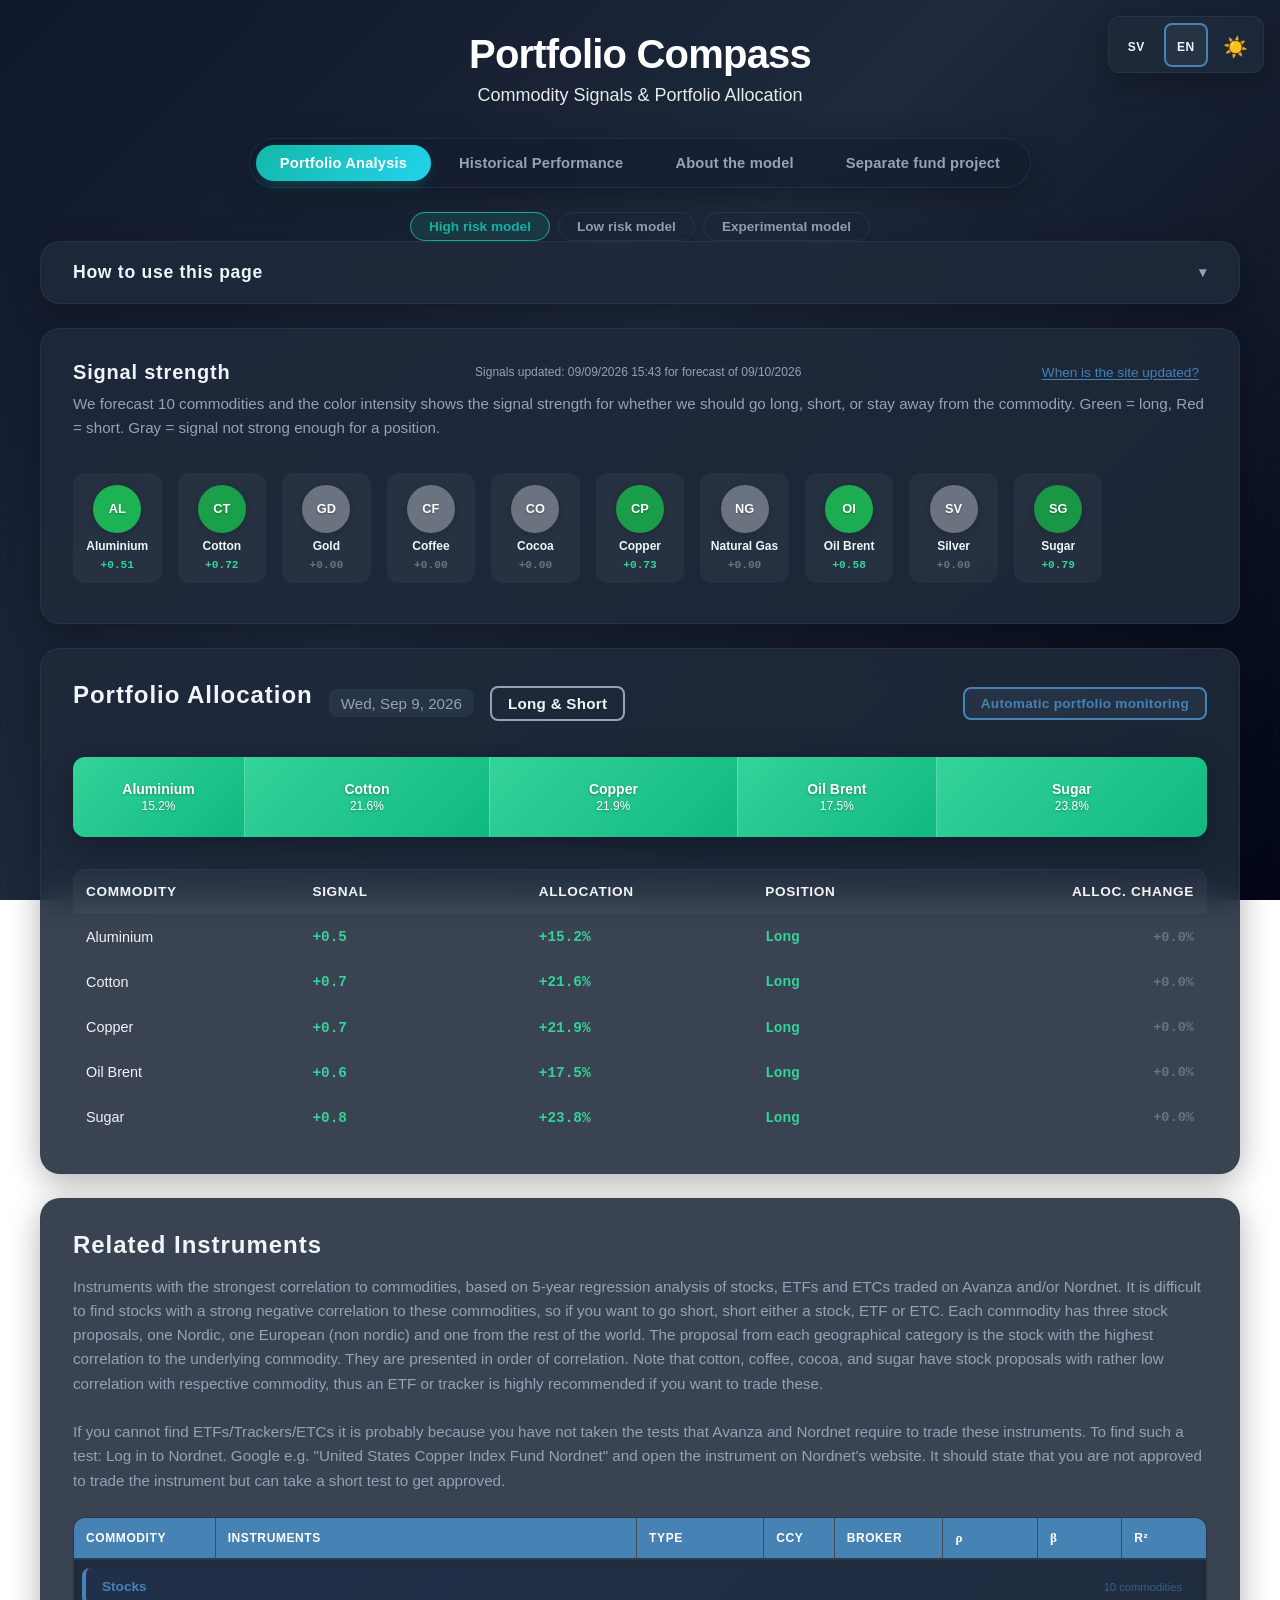
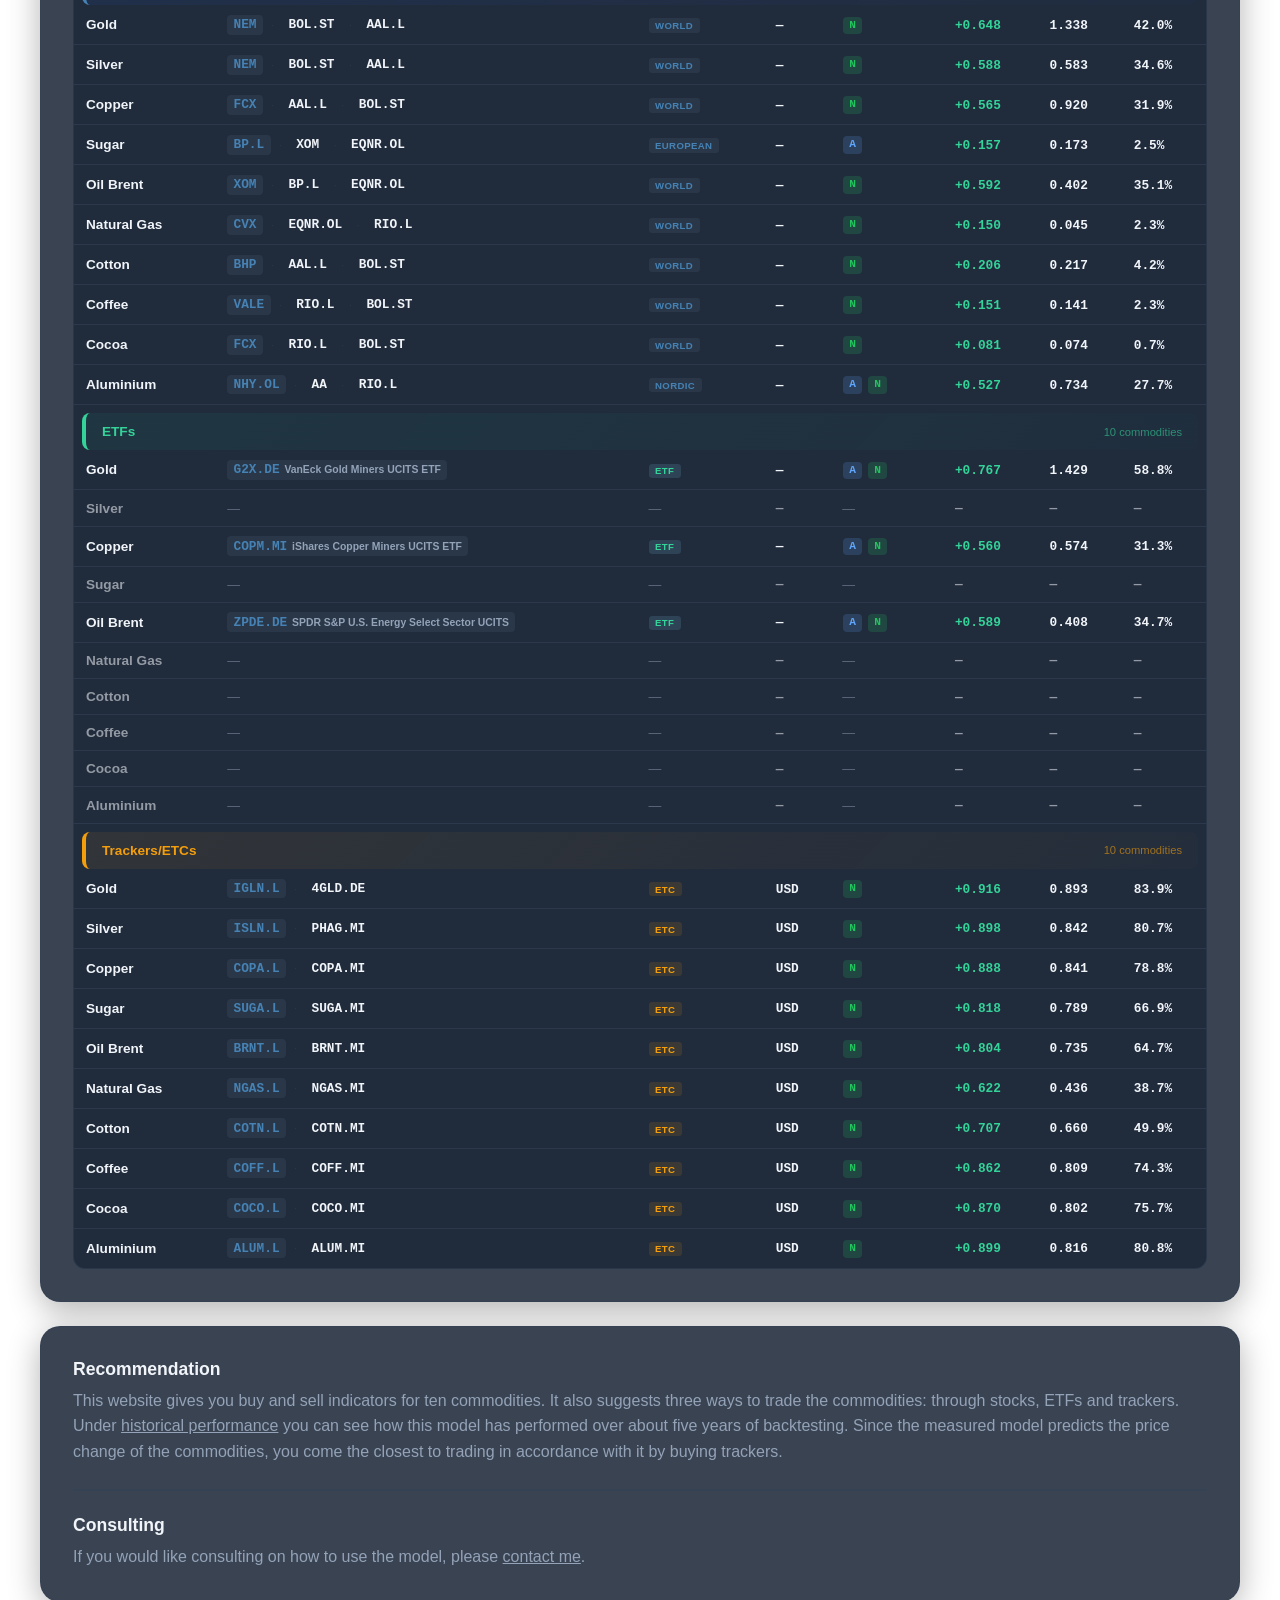
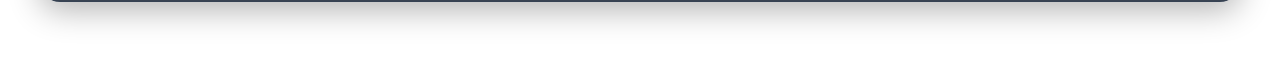
==== index.html @ 33948054 "Sync data 2026-09-09" ====
<!DOCTYPE html>
<html lang="en">
<head>
    <meta charset="UTF-8">
    <meta name="viewport" content="width=device-width, initial-scale=1.0">
    <meta http-equiv="Cache-Control" content="no-cache, no-store, must-revalidate">
    <meta http-equiv="Pragma" content="no-cache">
    <meta http-equiv="Expires" content="0">
    <title>Portfolio Compass — Commodity Signals & Portfolio Allocation</title>
    <meta name="description" content="Daily machine-learning trading signals for ten commodities, with portfolio allocation, tradable instruments and five years of verified performance.">
    <meta property="og:type" content="website">
    <meta property="og:url" content="https://kompassen.dev/">
    <link rel="canonical" href="https://kompassen.dev/">
    <meta property="og:title" content="Portfolio Compass — Commodity Signals & Portfolio Allocation">
    <meta property="og:description" content="Daily machine-learning trading signals for ten commodities, with portfolio allocation, tradable instruments and five years of verified performance.">
    <link rel="icon" href="data:image/svg+xml,%3Csvg xmlns='http://www.w3.org/2000/svg' viewBox='0 0 100 100'%3E%3Ctext y='.9em' font-size='90'%3E%F0%9F%A7%AD%3C/text%3E%3C/svg%3E">
    <link rel="stylesheet" href="styles.css?v=22">
</head>
<body>
    <div class="lang-switcher" role="group" aria-label="Language">
        <button type="button" class="lang-btn" data-lang="sv" title="Svenska" aria-label="Svenska">SV</button>
        <button type="button" class="lang-btn active" data-lang="en" title="English" aria-label="English">EN</button>
        <button type="button" class="theme-toggle" id="themeToggle" title="Toggle dark mode" aria-label="Toggle dark mode">🌙</button>
    </div>

    <div class="container">
        <div class="sticky-header">
            <header>
                <h1 data-i18n="title">📊 Portfolio Signal Analyzer</h1>
                <p class="subtitle" data-i18n="subtitle">Commodity Market Sentiment & Portfolio Allocation</p>
            </header>

            <!-- Tab Navigation -->
            <nav class="tab-nav">
                <button class="tab-btn active" data-tab="portfolio" data-i18n="tabPortfolio">Portfolio Analysis</button>
                <button class="tab-btn" data-tab="history" data-i18n="tabHistory">Historical Performance</button>
                <button class="tab-btn" data-tab="personal" data-i18n="tabPersonal">About me</button>
                <button class="tab-btn" data-tab="funds" data-i18n="tabFunds">Separate fund project</button>
            </nav>
            <div id="riskModelBar" class="risk-model-bar" style="display:flex;gap:8px;margin-top:6px;justify-content:center"></div>
        </div>

        <main>
            <!-- Portfolio Tab -->
            <div id="portfolioTab" class="tab-content active">
            <!-- How to use -->
            <section class="card howto-card">
                <h2 data-i18n="howtoTitle">How to use this page</h2>
                <ol class="howto-steps">
                    <li><span class="howto-num">1</span><span data-i18n-html="howtoStep1">Check today's <strong>signals</strong> below — green means long, red means short, gray means stay out.</span></li>
                    <li><span class="howto-num">2</span><span data-i18n-html="howtoStep2">Look at the <strong>portfolio allocation</strong> to see how much weight the model gives each commodity.</span></li>
                    <li><span class="howto-num">3</span><span data-i18n-html="howtoStep3">Pick an instrument under <strong>Related Instruments</strong> — trackers follow the commodity price most closely.</span></li>
                    <li><span class="howto-num">4</span><span data-i18n-html="howtoStep4">You don't need to adjust your position from day to day just because the allocation changes marginally — it's enough to change your position when a commodity goes from green to red/gray, or from red to green/gray. <a href="/portfolio-management/">Click here</a> if you want automatic monitoring of your portfolio and an email when you need to open or close a position.</span></li>
                </ol>
            </section>
            <!-- Signal Strength Section -->
            <section class="card" id="signalStrengthCard">
                <div class="signal-strength-header">
                    <h2 id="signalStrengthHeading">📊 Signal Strength</h2>
                    <button type="button" id="siteUpdateBtn" class="btn-info-link" title="When is the site updated?" data-i18n="siteUpdatedBtn">When is the site updated?</button>
                </div>
                <p class="info" id="signalStrengthInfo">Color intensity shows signal strength. Green = long, Red = short.</p>
                <div id="signalDots" class="signal-dots-grid">
                    <div class="skeleton skeleton-bar" style="height:80px"></div>
                </div>
            </section>

            <!-- Portfolio Allocation Section -->
            <section class="card">
                <div class="allocation-header">
                    <h2 data-i18n="allocationTitle">Portfolio Allocation</h2>
                    <span id="allocationDate" class="allocation-date"></span>
                    <button class="alloc-mode-toggle" id="allocModeToggle" type="button">
                        <span class="toggle-text" id="allocModeText" data-i18n="allocModeLongShort">Long & Short</span>
                    </button>
                    <div class="monitor-link-wrap">
                        <a class="monitor-link" href="/portfolio-management/" data-i18n="monitorBtn">Automatic portfolio monitoring</a>
                    </div>
                </div>
                <!-- Current day allocation -->
                <div id="currentDayChart" class="chart-container">
                    <div id="skeletonChart" class="skeleton skeleton-bar"></div>
                </div>
                <div id="currentDayTable" class="table-container">
                    <div id="skeletonTable" class="skeleton skeleton-table"></div>
                </div>

                <!-- Historical allocations (hidden by default) -->
                <div id="historyAllocations" class="history-allocations hidden">
                    <h3 data-i18n="historyAllocTitle">Previous Days</h3>
                    <div id="historyCharts" class="history-charts"></div>
                </div>
            </section>

            <!-- Related Instruments Section -->
            <section class="card">
                <h2 data-i18n="relatedTitle">📈 Related Instruments</h2>
                <p class="info" data-i18n="relatedInfo">Instruments with the strongest correlations to commodities, based on 5-year regression analysis of stocks, CETFs and CETCs traded on Avanza and/or Nordnet. It is hard to find stocks with a strong negative correlation to any of these commodities, therefore, if you want to go short, either short a stock or preferably a tracker. All instruments presented here can be traded on either Avanza or Nordnet.</p>
                <p class="info" data-i18n="trackersHelp"></p>
                
                <div id="unifiedInstrumentsContainer" class="unified-instruments-container">
                    <div class="skeleton skeleton-table" style="height:300px"></div>
                </div>
            </section>

            <!-- Explanation Section -->
            <section class="card explanation">
                <div class="advice-section">
                    <h4 data-i18n="aboutHeading">About</h4>
                    <p data-i18n-html="aboutModelDesc">This website gives you buy and sell indicators for ten commodities. It also suggests three ways to trade the commodities: stocks, ETFs and trackers. Under <a href="javascript:void(0)" onclick="activateTab('history');window.scrollTo(0,0)">historical performance</a> you can see how this model has performed over about five years of backtesting. The test shows a return of about 60% per year over the last five years, fees included.</p>
                </div>
                <div class="advice-section">
                    <h4 data-i18n="adviceTitle">Rådgivning</h4>
                    <p data-i18n-html="adviceText">Om du önskar rådgivning om hur modellen bör användas, så <a href="javascript:void(0)" class="advice-link" onclick="activateTab('personal');window.scrollTo(0,0)">ta kontakt med mig</a>.</p>
                </div>
            </section>
            </div>
            <!-- End Portfolio Tab -->

            <!-- Historical Performance Tab -->
            <div id="historyTab" class="tab-content">
                <section class="card">
                    <h2 data-i18n="historyTitle">📊 Historical Performance</h2>

                    <div class="history-stats">
                        <h3 data-i18n="perfSummary">Performance Summary</h3>
                        <div id="performanceStats" class="stats-grid"></div>
                    </div>

                    <div class="history-stats">
                        <h3 data-i18n="experimentalSummary">Experimentell modell</h3>
                        <p class="info" data-i18n-html="experimentalWarning">Den experimentella modellen ger högst avkastning i backtesting, men det finns en betydande risk för att den har överanpassats och den rekommenderas således inte än.</p>
                        <div id="experimentalStats" class="stats-grid"></div>
                    </div>

                    <div class="history-stats">
                        <h3 data-i18n="perfChart">Portfolio Performance Chart</h3>
                        <div class="chart-card">
                            <canvas id="performanceChart" class="performance-canvas"></canvas>
                            <button id="toggleExperimentalBtn" class="btn btn-sm btn-outline" style="margin-top:8px;margin-left:8px" data-i18n="includeExperimental">Inkludera Experimentell modell</button>
                        </div>
                    </div>

                    <div class="history-stats">
                        <h3 data-i18n="modelPerf">Models</h3>
                        <div id="modelPerformance" class="model-performance-grid">
                            <div class="skeleton skeleton-card"></div>
                            <div class="skeleton skeleton-card"></div>
                        </div>
                    </div>

                    <div class="history-daily-section">
                        <h3 data-i18n="dailyForecastTitle">Prognos och resultat på dagsnivå</h3>
                        <p class="info" data-i18n-html="historyInfo">Träffsäkerhet över tid. Första siffran för en given dag och råvara är prognosen, den uppdateras under natten före handelsdagen. Den andra siffran, strax där under, är det faktiska utfallet och uppdateras vid handelsdagens slut.<br>Grönt = prognosen gick i rätt riktning.<br>Rött = prognosen gick i fel riktning.<br>Blått = signalen var inte tillräckligt stark för en position.</p>

                        <div class="history-table-container">
                            <table id="historyTable" class="history-matrix">
                                <thead>
                                    <tr>
                                        <th class="date-column" data-i18n="thDate">Date</th>
                                    </tr>
                                </thead>
                                <tbody id="historyTableBody">
                                </tbody>
                            </table>
                        </div>
                    </div>
                </section>
                <section class="card">
                    <div class="explanation-grid">
                        <div class="explanation-item">
                            <h4 data-i18n="modelValidityTitle">Modellvalidering</h4>
                            <p data-i18n="modelValidityText">Modellen har tränats på historisk data och resultaten som presenteras är dess förmåga att prognostisera råvarupriserna de senaste fem åren. Inget dataläckage har skett, dvs modellen har tränats och valts utan någon titt på testdatan. Således är det mycket möjligt att dess årliga avkastning kommer att fortsätta även i framtiden.</p>
                        </div>
                    </div>
                    <div class="advice-section">
                        <h4 data-i18n="verifiedTitle">Verifiable forecasts</h4>
                        <p data-i18n-html="verifiedText">Every forecast is published daily to <a href="https://github.com/JP-matstat/kompassen/tree/main/predictions" target="_blank" rel="noopener">a public GitHub repository</a>. Each file is timestamped by GitHub when the forecast is uploaded, i.e. the day before the trading day, so you can verify that the forecasts were made in advance and have not been edited afterwards.</p>
                    </div>
                    <div class="advice-section">
                        <h4 data-i18n="courtageTitle">Courtage</h4>
                        <p data-i18n="courtageText">I beräkningarna har jag inkluderat courtage på 0,15% per köp/sälj, dvs 0,3% totalt per position. Detta motsvarar ett typiskt courtage på Avanza och Nordnet. Du kan få betydligt lägre courtage hos internationella mäklare, och dessutom tillgå fler instrument som följer råvarupriser, men skattereglerna blir då komplicerade jämfört med ISK eller KF.</p>
                    </div>
                </section>
            </div>
            <!-- End Historical Performance Tab -->

            
            <!-- About the model Tab -->
            <style>
#personalTab.about-themed {
    --bg-page: transparent;
    --bg-dark: #ffffff;
    --bg-card: #f1f5f9;
    --bg-card-hover: #e8eef5;
    --text: #0f172a;
    --muted: #5b6b83;
    --accent: #0d9488;
    --accent-dim: #0891b2;
    --card-glow: 0 1px 2px rgb(15 23 42 / 0.04), 0 10px 30px -12px rgb(15 23 42 / 0.12);
    --divider: rgb(15 23 42 / 0.08);
    background: var(--bg-page);
    color: var(--text);
    padding: 1.5rem;
    border-radius: 4px;
    min-height: calc(100vh - 8rem);
}
#personalTab.about-themed .about-model {
    max-width: 880px;
    margin: 0 auto;
    background: var(--bg-dark);
    border: 1px solid var(--divider);
    box-shadow: var(--card-glow);
    border-radius: 4px;
    padding: 2.5rem 2rem;
}
#personalTab.about-themed h2 {
    color: var(--accent);
    font-size: 1.6rem;
    margin-bottom: 1rem;
}
#personalTab.about-themed p {
    color: var(--text);
    line-height: 1.6;
    margin: 0.5rem 0;
}
#personalTab.about-themed a {
    color: var(--accent);
    text-decoration: none;
}
#personalTab.about-themed a:hover {
    text-decoration: underline;
}
#personalTab.about-themed .about-model-links {
    color: var(--muted);
    margin-top: 1.5rem;
    border-top: 1px solid var(--divider);
    padding-top: 1.5rem;
}
            </style>
            <div id="personalTab" class="tab-content about-themed">
                <div class="about-model">
                    <h2 data-i18n="personalModelHeading">About the model</h2>
                    <p data-i18n="personalModelDesc">This model uses machine learning and statistical analysis to generate trading signals for ten commodities. The model evaluates multiple data sources and combines them into a single signal for each commodity.</p>
                    <div class="about-model-links">
                        <p><a href="cv/index.html" data-i18n="personalCvLink">The man behind the model.</a></p>
                        <p data-i18n-html="personalCta">Do you want to run the model as a trading robot? <a href="mailto:jpmatstat@gmail.com">Then send me an email!</a></p>
                    </div>
                </div>
            </div>
            <!-- End About the model Tab -->

            <!-- Separate fund project Tab -->
            <div id="fundsTab" class="tab-content">
                <section class="card">
                    <div class="allocation-header">
                        <h2 data-i18n="fundTabTitle">📊 Separate fund project</h2>
                        <span id="fundUpdatedDate" class="allocation-date"></span>
                    </div>
                    <p class="info" data-i18n="fundTabInfo">The 10 funds with the highest 1-year return in Nordnet's ordinary fund offering.</p>
                    <div id="fundTop10Container" class="table-container">
                        <div class="skeleton skeleton-table"></div>
                    </div>
                    <p class="info" data-i18n="fundDisclaimer">Momentum snapshot, not a recommendation. Returns change daily.</p>
                </section>
            </div>
            <!-- End Separate fund project Tab -->
        </main>
    </div>

    <div id="toastContainer" class="toast-container" aria-live="polite" aria-atomic="true"></div>

    <div id="modalOverlay" class="modal-overlay hidden" role="dialog" aria-modal="true">
        <div class="modal-content">
            <button type="button" class="modal-close" id="modalCloseBtn" aria-label="Close">&times;</button>
            <h3 id="modalTitle"></h3>
            <div id="modalBody"></div>
            <div class="modal-actions">
                <button type="button" class="btn-secondary" id="modalCancelBtn" data-i18n="modalCancel">Cancel</button>
                <button type="button" class="btn-primary" id="modalConfirmBtn" data-i18n="modalConfirm">Confirm</button>
            </div>
        </div>
    </div>

    <script src="i18n.js?v=24"></script>
    <script src="app.js?v=21"></script>

<!-- Forecast Date Explanation Modal -->
<div id="siteUpdateModal" class="modal-overlay hidden">
    <div class="modal-content site-update-modal">
        <button class="modal-close" onclick="closeSiteUpdateModal()">&times;</button>
        <h3 data-i18n="siteUpdatedTitle">When is the site updated?</h3>
        
        <p data-i18n="siteUpdatedDesc">The website is updated around 17:40 every weekday, and those who use automatic portfolio monitoring will receive an email at the same time.</p>

    </div>
</div>

</body>
</html>
---- styles.css ----
* {
    margin: 0;
    padding: 0;
    box-sizing: border-box;
}

:root {
    --primary-color: #0d9488;
    --primary-hover: #0f766e;
    --primary-light: rgba(13, 148, 136, 0.10);
    --success-color: #10b981;
    --success-bg: rgba(16, 185, 129, 0.1);
    --danger-color: #ef4444;
    --danger-bg: rgba(239, 68, 68, 0.1);
    --neutral-color: #6b7280;
    --neutral-bg: rgba(107, 114, 128, 0.1);
    --pending-color: #6B7280;
    --warning-color: #f59e0b;
    --warning-bg: rgba(245, 158, 11, 0.12);

    --bg-gradient-start: #2dd4bf;
    --bg-gradient-mid: #0d9488;
    --bg-gradient-end: #0891b2;
    --bg-solid: #f4f6fa;
    --card-bg: #ffffff;
    --card-border: rgba(15, 23, 42, 0.07);
    --card-shadow: 0 1px 2px rgba(15, 23, 42, 0.04), 0 10px 30px -12px rgba(15, 23, 42, 0.12);
    --card-shadow-hover: 0 2px 4px rgba(15, 23, 42, 0.05), 0 18px 40px -14px rgba(15, 23, 42, 0.18);

    --text-primary: #0f172a;
    --text-secondary: #5b6b83;
    --text-on-primary: #0f172a;
    --border-color: rgba(15, 23, 42, 0.08);

    --nav-bg: rgba(255, 255, 255, 0.72);
    --nav-btn-hover: rgba(13, 148, 136, 0.08);
    --tab-btn-active-bg: transparent;

    --accent-color: #0d9488;
    --accent-light: rgba(13, 148, 136, 0.10);
    --accent-grad: linear-gradient(135deg, #0d9488 0%, #0891b2 100%);
    --page-glow-1: rgba(45, 212, 191, 0.16);
    --page-glow-2: rgba(99, 102, 241, 0.10);

    --skeleton-bg: linear-gradient(90deg, #e2e8f0 25%, #f1f5f9 50%, #e2e8f0 75%);
    --hover-bg: rgba(15, 23, 42, 0.035);

    --bar-positive: linear-gradient(135deg, #10b981 0%, #059669 100%);
    --bar-negative: linear-gradient(135deg, #ef4444 0%, #dc2626 100%);
    --bar-neutral: linear-gradient(135deg, #6b7280 0%, #4b5563 100%);

    --theme-toggle-icon: '🌙';
    --scrollbar-thumb: #c3ccd9;
    --scrollbar-track: transparent;
    --na-bg: rgba(0, 0, 0, 0.08);
}

body.dark {
    --primary-color: #4682B4;
    --primary-hover: #5A7E8B;
    --primary-light: rgba(118, 158, 171, 0.1);
    --pending-color: #4B5563;

    --bg-gradient-start: #0f172a;
    --bg-gradient-mid: #1e293b;
    --bg-gradient-end: #020617;
    --bg-solid: #0f172a;
    --card-bg: rgba(30, 41, 59, 0.88);
    --card-border: rgba(51, 65, 85, 0.5);
    --card-shadow: 0 8px 32px rgba(0, 0, 0, 0.3);
    --card-shadow-hover: 0 12px 40px rgba(0, 0, 0, 0.4);

    --text-primary: #f1f5f9;
    --text-secondary: #94a3b8;
    --border-color: rgba(51, 65, 85, 0.6);

    --nav-bg: rgba(15, 23, 42, 0.4);
    --nav-btn-hover: rgba(255, 255, 255, 0.08);
    --tab-btn-active-bg: transparent;
    --text-on-primary: #ffffff;

    --accent-color: #14b8a6;
    --accent-light: rgba(45, 212, 191, 0.12);
    --accent-grad: linear-gradient(135deg, #14b8a6 0%, #22d3ee 100%);

    --skeleton-bg: linear-gradient(90deg, #334155 25%, #475569 50%, #334155 75%);
    --hover-bg: rgba(255, 255, 255, 0.04);

    --bar-positive: linear-gradient(135deg, #34d399 0%, #10b981 100%);
    --bar-negative: linear-gradient(135deg, #f87171 0%, #ef4444 100%);

    --success-color: #34d399;
    --success-bg: rgba(126, 200, 227, 0.15);
    --theme-toggle-icon: '☀️';
    --scrollbar-thumb: #475569;
    --scrollbar-track: transparent;
    --na-bg: rgba(255, 255, 255, 0.12);
}

html {
    scroll-behavior: smooth;
}

body {
    font-family: -apple-system, BlinkMacSystemFont, 'Segoe UI', Roboto, 'Helvetica Neue', Arial, sans-serif;
    background:
        radial-gradient(900px 500px at 12% -8%, var(--page-glow-1), transparent 60%),
        radial-gradient(800px 520px at 92% 8%, var(--page-glow-2), transparent 60%),
        var(--bg-solid);
    background-attachment: fixed;
    min-height: 100vh;
    padding: 2rem 1rem;
    color: var(--text-primary);
    transition: background 0.4s ease, color 0.3s ease;
}

body.dark {
    background: linear-gradient(135deg, var(--bg-gradient-start) 0%, var(--bg-gradient-mid) 45%, var(--bg-gradient-end) 100%);
    background-attachment: fixed;
}

body.dark #personalTab.about-themed {
    --bg-page: #1e293b;
    --bg-dark: #1a1d23;
    --bg-card: #23262e;
    --bg-card-hover: #2a2e38;
    --text: #f4f4f5;
    --muted: #9ca3af;
    --accent: #7ec8e3;
    --accent-dim: #2c6b9e;
    --card-glow: 0 24px 60px rgb(0 0 0 / 0.35);
    --divider: rgb(255 255 255 / 0.08);
    background: #1e293b;
}

::-webkit-scrollbar {
    width: 8px;
    height: 8px;
}
::-webkit-scrollbar-track {
    background: var(--scrollbar-track);
}
::-webkit-scrollbar-thumb {
    background: var(--scrollbar-thumb);
    border-radius: 4px;
}

.lang-switcher {
    position: fixed;
    top: 1rem;
    right: 1rem;
    z-index: 1100;
    display: flex;
    gap: 0.35rem;
    padding: 0.35rem;
    background: var(--card-bg);
    backdrop-filter: blur(12px);
    -webkit-backdrop-filter: blur(12px);
    border: 1px solid var(--card-border);
    border-radius: 0.75rem;
    box-shadow: var(--card-shadow);
}

.lang-btn {
    width: 2.75rem;
    height: 2.75rem;
    border: 2px solid transparent;
    border-radius: 0.5rem;
    background: transparent;
    color: var(--text-primary);
    font-size: 0.75rem;
    font-weight: 700;
    letter-spacing: 0.04em;
    line-height: 2.75rem;
    text-align: center;
    padding: 0;
    cursor: pointer;
    transition: border-color 0.2s, transform 0.15s, background 0.2s;
}

.lang-btn:hover {
    background: var(--hover-bg);
    transform: scale(1.05);
}

.lang-btn.active {
    border-color: var(--primary-color);
    background: var(--primary-light);
}

.theme-toggle {
    width: 2.75rem;
    height: 2.75rem;
    border: 2px solid transparent;
    border-radius: 0.5rem;
    background: transparent;
    color: var(--text-primary);
    font-size: 1.25rem;
    line-height: 2.75rem;
    text-align: center;
    padding: 0;
    cursor: pointer;
    transition: border-color 0.2s, transform 0.15s, background 0.2s;
    flex-shrink: 0;
}

.theme-toggle:hover {
    transform: scale(1.1);
    border-color: var(--primary-color);
}

.container {
    max-width: 1200px;
    margin: 0 auto;
}

header {
    text-align: center;
    margin-bottom: 2rem;
    color: var(--text-on-primary);
}

header h1 {
    font-size: clamp(1.75rem, 4vw, 2.5rem);
    font-weight: 700;
    margin-bottom: 0.5rem;
    letter-spacing: -0.02em;
}

.subtitle {
    font-size: clamp(0.95rem, 2vw, 1.125rem);
    opacity: 0.9;
    font-weight: 400;
}

.tab-nav {
    display: flex;
    flex-wrap: wrap;
    justify-content: center;
    width: max-content;
    max-width: 100%;
    margin: 0 auto 1.5rem;
    gap: 0.25rem;
    padding: 0.35rem;
    background: var(--nav-bg);
    backdrop-filter: blur(14px);
    -webkit-backdrop-filter: blur(14px);
    border: 1px solid var(--card-border);
    border-radius: 999px;
    box-shadow: var(--card-shadow);
}

.tab-btn {
    flex: none;
    padding: 0.65rem 1.5rem;
    background: transparent;
    color: var(--text-secondary);
    border: none;
    border-radius: 999px;
    font-size: 0.92rem;
    font-weight: 600;
    letter-spacing: 0.01em;
    cursor: pointer;
    transition: all 0.3s ease;
    position: relative;
}

.tab-btn:hover {
    color: var(--text-primary);
    background: var(--nav-btn-hover);
}

.tab-btn.active {
    background: var(--accent-grad);
    color: #ffffff;
    box-shadow: 0 6px 18px -6px rgba(13, 148, 136, 0.55);
}

.tab-content {
    display: none;
    animation: tabFadeIn 0.35s ease-out;
}

.tab-content.active {
    display: block;
}

@keyframes tabFadeIn {
    from {
        opacity: 0;
        transform: translateY(12px);
    }
    to {
        opacity: 1;
        transform: translateY(0);
    }
}

.card {
    background: var(--card-bg);
    backdrop-filter: blur(16px);
    -webkit-backdrop-filter: blur(16px);
    border: 1px solid var(--card-border);
    border-radius: 1.25rem;
    padding: 2rem;
    margin-bottom: 1.5rem;
    box-shadow: var(--card-shadow);
    transition: box-shadow 0.3s ease, transform 0.2s ease, background 0.4s ease;
    animation: cardFadeIn 0.4s ease-out both;
}

.card:hover {
    box-shadow: var(--card-shadow-hover);
}

.card:nth-child(1) { animation-delay: 0s; }
.card:nth-child(2) { animation-delay: 0.1s; }
.card:nth-child(3) { animation-delay: 0.2s; }

@keyframes cardFadeIn {
    from {
        opacity: 0;
        transform: translateY(20px);
    }
    to {
        opacity: 1;
        transform: translateY(0);
    }
}

.card h2 {
    font-size: 1.5rem;
    margin-bottom: 1rem;
    color: var(--text-primary);
    font-weight: 700;
    letter-spacing: 0.04em;
}

.info {
    color: var(--text-secondary);
    margin-bottom: 1.5rem;
    font-size: 0.95rem;
    line-height: 1.6;
}

.market-closed-note {
    color: #dc2626;
    font-weight: 600;
    font-size: 0.95rem;
    line-height: 1.6;
    margin: -0.75rem 0 1.5rem 0;
}

.allocation-header {
    display: flex;
    align-items: center;
    gap: 1rem;
    margin-bottom: 1rem;
}

.allocation-date {
    font-size: 0.95rem;
    color: var(--text-secondary);
    font-weight: 500;
    padding: 0.35rem 0.75rem;
    background: var(--primary-light);
    border-radius: 0.5rem;
}

.alloc-mode-toggle {
    display: inline-flex;
    align-items: center;
    gap: 0.4rem;
    cursor: pointer;
    user-select: none;
    padding: 0.5rem 1rem;
    border: 2px solid var(--text-secondary);
    border-radius: 0.5rem;
    background: transparent;
    color: var(--text-secondary);
    font-size: 0.85rem;
    font-weight: 700;
    letter-spacing: 0.02em;
    transition: border-color 0.2s, background 0.2s, color 0.2s;
    flex-shrink: 0;
    line-height: 1;
    white-space: nowrap;
}

.alloc-mode-toggle:hover {
    border-color: var(--primary-color);
    background: var(--primary-light);
    color: var(--primary-color);
}

.alloc-mode-toggle.long-only {
    border-color: var(--primary-color);
    background: var(--primary-light);
    color: var(--primary-color);
}

.alloc-mode-toggle .toggle-text {
    white-space: nowrap;
}

.monitor-link-wrap {
    margin-left: auto;
    flex-shrink: 0;
}

.monitor-link {
    display: inline-flex;
    align-items: center;
    padding: 0.5rem 1rem;
    border: 2px solid var(--primary-color);
    border-radius: 0.5rem;
    background: var(--primary-light);
    color: var(--primary-color);
    font-size: 0.85rem;
    font-weight: 700;
    letter-spacing: 0.02em;
    text-decoration: none;
    white-space: nowrap;
    line-height: 1;
    flex-shrink: 0;
    transition: background 0.2s, color 0.2s;
}

.monitor-link:hover {
    background: var(--primary-color);
    color: #fff;
}


.signal-grid {
    display: grid;
    grid-template-columns: repeat(auto-fit, minmax(250px, 1fr));
    gap: 1rem;
    margin-bottom: 1.5rem;
}

.signal-input {
    display: flex;
    flex-direction: column;
    gap: 0.5rem;
}

.signal-input label {
    font-weight: 600;
    color: var(--text-primary);
    font-size: 0.95rem;
}

.signal-control {
    display: flex;
    align-items: center;
    gap: 0.75rem;
}

.signal-control input[type="range"] {
    flex: 1;
    height: 6px;
    border-radius: 3px;
    background: linear-gradient(to right, var(--danger-color) 0%, var(--neutral-color) 50%, var(--success-color) 100%);
    outline: none;
    appearance: none;
    -webkit-appearance: none;
}

.signal-control input[type="range"]::-webkit-slider-thumb {
    appearance: none;
    -webkit-appearance: none;
    width: 20px;
    height: 20px;
    border-radius: 50%;
    background: #F5F8FA;
    border: 3px solid var(--primary-color);
    cursor: pointer;
    box-shadow: 0 2px 6px rgba(0, 0, 0, 0.15);
}

.signal-control input[type="range"]::-moz-range-thumb {
    width: 20px;
    height: 20px;
    border-radius: 50%;
    background: #F5F8FA;
    border: 3px solid var(--primary-color);
    cursor: pointer;
    box-shadow: 0 2px 6px rgba(0, 0, 0, 0.15);
}

.signal-value {
    min-width: 50px;
    text-align: center;
    font-weight: 700;
    font-size: 1rem;
    padding: 0.25rem 0.5rem;
    border-radius: 0.375rem;
    background: var(--hover-bg);
}

.signal-value.positive { color: var(--success-color); }
.signal-value.negative { color: var(--danger-color); }
.signal-value.neutral { color: var(--neutral-color); }

.btn-primary {
    width: 100%;
    padding: 1rem;
    background: linear-gradient(135deg, var(--primary-color), var(--primary-hover));
    color: white;
    border: none;
    border-radius: 0.75rem;
    font-size: 1rem;
    font-weight: 600;
    cursor: pointer;
    transition: transform 0.15s, box-shadow 0.2s;
    box-shadow: 0 4px 12px rgba(37, 99, 235, 0.25);
}

.btn-primary:hover {
    transform: translateY(-1px);
    box-shadow: 0 6px 20px rgba(37, 99, 235, 0.35);
}

.btn-primary:active {
    transform: translateY(0);
}

.btn-primary:disabled {
    opacity: 0.6;
    cursor: not-allowed;
    transform: none;
}

.btn-secondary {
    width: 100%;
    padding: 0.75rem;
    background: var(--neutral-color);
    color: white;
    border: none;
    border-radius: 0.5rem;
    font-size: 0.95rem;
    font-weight: 600;
    cursor: pointer;
    transition: background 0.2s;
    margin-top: 1rem;
}

.btn-secondary:hover {
    background: var(--text-secondary);
}

.toggle-container {
    margin-bottom: 2rem;
}

.toggle-label {
    display: inline-flex;
    align-items: center;
    gap: 0.75rem;
    cursor: pointer;
    user-select: none;
    padding: 0.5rem 1rem;
    border-radius: 0.75rem;
    background: var(--hover-bg);
    transition: background 0.2s;
}

.toggle-label:hover {
    background: var(--primary-light);
}

.toggle-label input[type="checkbox"] { display: none; }

.toggle-switch {
    position: relative;
    width: 48px;
    height: 24px;
    background: var(--neutral-color);
    border-radius: 12px;
    transition: background 0.3s;
    flex-shrink: 0;
}

.toggle-switch::after {
    content: '';
    position: absolute;
    top: 2px;
    left: 2px;
    width: 20px;
    height: 20px;
    background: #F5F8FA;
    border-radius: 50%;
    transition: transform 0.3s ease;
    box-shadow: 0 2px 4px rgba(0, 0, 0, 0.15);
}

.toggle-label input[type="checkbox"]:checked + .toggle-switch {
    background: var(--primary-color);
}

.toggle-label input[type="checkbox"]:checked + .toggle-switch::after {
    transform: translateX(24px);
}

.toggle-text {
    font-weight: 600;
    color: var(--text-primary);
    font-size: 0.95rem;
}

.allocation-container {
    display: flex;
    flex-direction: column;
    gap: 3rem;
    margin-top: 2rem;
}

.allocation-section {
    transition: opacity 0.3s;
}

.allocation-section.hidden { display: none; }

.allocation-section h3 {
    font-size: 1.25rem;
    margin-bottom: 0.5rem;
    color: var(--text-primary);
}

.allocation-description {
    color: var(--text-secondary);
    font-size: 0.9rem;
    margin-bottom: 1rem;
}

.chart-container {
    margin-bottom: 1.5rem;
}

.chart-bar {
    margin-bottom: 0.75rem;
}

.chart-label {
    display: flex;
    justify-content: space-between;
    margin-bottom: 0.25rem;
    font-size: 0.9rem;
}

.chart-label-name {
    font-weight: 600;
    color: var(--text-primary);
}

.chart-label-value { font-weight: 700; }
.chart-label-value.positive { color: var(--success-color); }
.chart-label-value.negative { color: var(--danger-color); }

.chart-bar-bg {
    height: 24px;
    background: var(--hover-bg);
    border-radius: 0.375rem;
    overflow: hidden;
    position: relative;
}

.chart-bar-fill {
    height: 100%;
    transition: width 0.5s ease;
    display: flex;
    align-items: center;
    padding: 0 0.5rem;
    font-size: 0.85rem;
    font-weight: 600;
    color: white;
}

.chart-bar-fill.positive {
    background: linear-gradient(90deg, var(--success-color), #34d399);
}

.chart-bar-fill.negative {
    background: linear-gradient(90deg, var(--danger-color), #f87171);
    justify-content: flex-end;
}

.table-container {
    overflow-x: auto;
    border-radius: 0.75rem;
    border: 1px solid var(--border-color);
}

table {
    width: 100%;
    border-collapse: collapse;
    font-size: 0.9rem;
}

#currentDayTable table {
    table-layout: fixed;
}

#currentDayTable th,
#currentDayTable td {
    width: 20%;
}

thead {
    background: var(--hover-bg);
}

th {
    padding: 0.85rem 0.75rem;
    text-align: left;
    font-weight: 600;
    color: var(--text-primary);
    border-bottom: 2px solid var(--border-color);
    font-size: 0.85rem;
    text-transform: uppercase;
    letter-spacing: 0.05em;
}

td {
    padding: 0.85rem 0.75rem;
    border-bottom: 1px solid var(--border-color);
    color: var(--text-primary);
}

tr:last-child td { border-bottom: none; }

tr:hover td {
    background: var(--hover-bg);
}

.table-number {
    font-weight: 600;
    font-family: 'SF Mono', 'Cascadia Code', 'JetBrains Mono', 'Consolas', 'Courier New', monospace;
}

.table-number.positive { color: var(--success-color); }
.table-number.negative { color: var(--danger-color); }
.table-number.neutral { color: var(--neutral-color); }

.change-col {
    font-size: 0.85rem;
    text-align: right;
}

.explanation-grid {
    display: grid;
    grid-template-columns: repeat(auto-fit, minmax(250px, 1fr));
    gap: 1.5rem;
}

.explanation-item h4 {
    font-size: 1.1rem;
    margin-bottom: 0.5rem;
    color: var(--text-primary);
}

.explanation-item p {
    color: var(--text-secondary);
    line-height: 1.6;
}

.advice-section {
    margin-top: 1.5rem;
    padding-top: 1.5rem;
    border-top: 2px solid var(--border-color);
}

.card > .advice-section:first-child {
    border-top: none;
    padding-top: 0;
    margin-top: 0;
}

.advice-section h4 {
    font-size: 1.1rem;
    margin-bottom: 0.5rem;
    color: var(--text-primary);
}

.advice-section p {
    color: var(--text-secondary);
    line-height: 1.6;
}

.advice-section p a {
    color: var(--text-secondary);
    text-decoration: underline;
}

.advice-link {
    color: var(--accent-color);
    text-decoration: underline;
    cursor: pointer;
}

.advice-link:hover {
    color: var(--accent-hover, var(--accent-color));
}

.yesterday-section {
    transition: max-height 0.3s ease, opacity 0.3s ease;
    overflow: hidden;
}

.yesterday-section.hidden {
    max-height: 0;
    opacity: 0;
    margin: 0;
}

.yesterday-section:not(.hidden) {
    max-height: 2000px;
    opacity: 1;
}

.changes-container {
    display: flex;
    flex-direction: column;
    gap: 0.75rem;
}

.change-item {
    display: flex;
    justify-content: space-between;
    align-items: center;
    padding: 1rem;
    margin-bottom: 0.75rem;
    background: var(--hover-bg);
    border-radius: 0.75rem;
    border-left: 4px solid transparent;
}

.change-item.position-long {
    border-left-color: var(--success-color);
    background: linear-gradient(90deg, var(--success-bg) 0%, transparent 100%);
}

.change-item.position-short {
    border-left-color: var(--danger-color);
    background: linear-gradient(90deg, var(--danger-bg) 0%, transparent 100%);
}

.change-item.position-neutral {
    border-left-color: var(--neutral-color);
    background: var(--hover-bg);
}

.change-item.trend-change {
    border-left-width: 6px;
    border-left-color: var(--warning-color);
    background: linear-gradient(90deg, var(--warning-bg) 0%, transparent 100%);
    box-shadow: 0 2px 12px rgba(245, 158, 11, 0.15);
}

.trend-indicator {
    font-size: 0.75rem;
    color: var(--warning-color);
    font-weight: 600;
    margin-top: 0.25rem;
    padding: 0.25rem 0.5rem;
    background: var(--warning-bg);
    border-radius: 0.25rem;
    display: inline-block;
}

.change-commodity {
    font-weight: 600;
    color: var(--text-primary);
}

.change-details {
    display: flex;
    align-items: center;
    gap: 1rem;
}

.change-arrow {
    font-size: 1.25rem;
    font-weight: 700;
}

.change-arrow.increase { color: var(--success-color); }
.change-arrow.decrease { color: var(--danger-color); }
.change-arrow.no-change { color: var(--neutral-color); }

.change-values {
    display: flex;
    flex-direction: column;
    align-items: flex-end;
    font-size: 0.9rem;
}

.change-delta {
    font-weight: 700;
    font-size: 1rem;
}

.change-delta.increase { color: var(--success-color); }
.change-delta.decrease { color: var(--danger-color); }

.change-from-to {
    color: var(--text-secondary);
    font-size: 0.85rem;
}

.history-controls {
    display: flex;
    gap: 1rem;
    margin-bottom: 2rem;
}

.history-controls button {
    flex: 1;
}

.history-table-container {
    overflow-x: auto;
    border-radius: 0.75rem;
    box-shadow: var(--card-shadow);
    border: 1px solid var(--border-color);
}

.history-daily-section {
    margin-top: 2.5rem;
    padding-top: 1.5rem;
    border-top: 2px solid var(--border-color);
}

/* ── Scrolling Commodity Strips ── */
.hist-strip-wrapper {
    overflow-x: auto;
    border-radius: 0.5rem;
    border: 1px solid var(--border-color);
}

.hist-strip-table {
    width: 100%;
    border-collapse: collapse;
    font-size: 0.8rem;
    min-width: 750px;
}

.hist-strip-table thead {
    position: sticky;
    top: 0;
    z-index: 10;
}

.hist-strip-table thead th {
    padding: 0.6rem 0.4rem;
    text-align: center;
    font-weight: 700;
    font-size: 0.7rem;
    text-transform: uppercase;
    letter-spacing: 0.04em;
    color: white;
    background: var(--primary-color);
    border-right: 1px solid rgba(255, 255, 255, 0.15);
    white-space: nowrap;
}

.hist-strip-table thead th:last-child {
    border-right: none;
}

.hist-strip-table thead th.hist-strip-date {
    text-align: left;
    min-width: 85px;
    padding-left: 0.75rem;
}

.hist-strip-table tbody tr {
    transition: background 0.1s;
}

.hist-strip-table tbody tr:hover {
    background: rgba(0, 0, 0, 0.02);
}

/* Date cell */
.hist-strip-table td.hist-strip-date-cell {
    background: var(--card-bg);
    border-right: 1px solid var(--border-color);
    padding: 0.4rem 0.5rem;
    min-width: 85px;
    text-align: left;
    position: sticky;
    left: 0;
    z-index: 2;
}

.hist-strip-date-cell .strip-date-dow {
    display: block;
    font-size: 0.6rem;
    font-weight: 600;
    color: var(--text-secondary);
    text-transform: uppercase;
    letter-spacing: 0.03em;
}

.hist-strip-date-cell .strip-date-num {
    display: block;
    font-size: 0.75rem;
    font-weight: 700;
    color: var(--text-primary);
}

/* Strip cells */
.strip-cell {
    padding: 0.3rem 0.25rem;
    text-align: center;
    vertical-align: middle;
    border-right: 1px solid rgba(255, 255, 255, 0.1);
    white-space: nowrap;
}

.strip-cell:last-child {
    border-right: none;
}

.strip-cell.strip-correct {
    background: var(--success-color);
}

body.dark .strip-cell.strip-correct {
    background: #1b8a3f;
}

.strip-cell.strip-incorrect {
    background: var(--danger-color);
}

.strip-cell.strip-pending {
    background: var(--pending-color);
}

.strip-cell.strip-na {
    background: var(--na-bg);
}

.strip-cell.strip-zero {
    background: #4682b4;
}

.strip-cell.strip-zero .strip-pred {
    color: rgba(255, 255, 255, 0.9);
}

.strip-cell.strip-zero .strip-act {
    color: rgba(255, 255, 255, 0.7);
}

.strip-cell .strip-arrow {
    display: block;
    font-size: 0.6rem;
    line-height: 1;
    color: rgba(255, 255, 255, 0.8);
}

.strip-cell .strip-pred {
    display: block;
    font-size: 0.75rem;
    font-weight: 700;
    font-family: 'SF Mono', 'Cascadia Code', 'JetBrains Mono', 'Consolas', 'Courier New', monospace;
    color: white;
    line-height: 1.3;
}

.strip-cell .strip-act {
    display: block;
    font-size: 0.6rem;
    font-weight: 400;
    font-family: 'SF Mono', 'Cascadia Code', 'JetBrains Mono', 'Consolas', 'Courier New', monospace;
    color: rgba(255, 255, 255, 0.8);
    line-height: 1.2;
}



.history-stats {
    margin-top: 2rem;
}

.history-stats h3 {
    font-size: 1.25rem;
    margin-bottom: 1rem;
    color: var(--text-primary);
}

.stats-grid {
    display: grid;
    grid-template-columns: repeat(5, 1fr);
    gap: 1rem;
}

.stat-card {
    background: var(--hover-bg);
    padding: 1.5rem;
    border-radius: 0.75rem;
    text-align: center;
    border: 1px solid var(--border-color);
    transition: transform 0.2s, box-shadow 0.2s;
}

.stat-card:hover {
    transform: translateY(-2px);
    box-shadow: var(--card-shadow);
}

.stat-label {
    font-size: 0.9rem;
    color: var(--text-secondary);
    margin-bottom: 0.5rem;
}

.stat-value {
    font-size: 2rem;
    font-weight: 700;
    color: var(--text-primary);
}

.stat-value.success { color: var(--success-color); }
.stat-value.danger { color: var(--danger-color); }

.stat-subtitle {
    font-size: 0.75rem;
    color: var(--text-secondary);
    margin-top: 0.25rem;
}

.position-change-warning {
    font-size: 0.75rem;
    color: var(--warning-color);
    font-weight: 600;
    margin-top: 0.25rem;
    padding: 0.25rem 0.5rem;
    background: var(--warning-bg);
    border-radius: 0.25rem;
    display: inline-block;
    border-left: 3px solid var(--warning-color);
}

.proportional-bar {
    display: flex;
    width: 100%;
    height: 80px;
    margin: 2rem 0;
    border-radius: 0.75rem;
    overflow: hidden;
    box-shadow: var(--card-shadow);
}

.bar-segment {
    display: flex;
    flex-direction: column;
    align-items: center;
    justify-content: center;
    padding: 0.5rem;
    transition: all 0.25s ease;
    position: relative;
    border-right: 1px solid rgba(255, 255, 255, 0.2);
    cursor: pointer;
}

.bar-segment:last-child { border-right: none; }

.bar-segment:hover {
    transform: translateY(-3px);
    box-shadow: 0 8px 24px rgba(0, 0, 0, 0.2);
    z-index: 2;
}

.bar-segment.positive { background: var(--bar-positive); }
.bar-segment.negative { background: var(--bar-negative); }

.segment-label {
    color: white;
    font-size: 0.75rem;
    text-align: center;
    text-shadow: 0 1px 3px rgba(0, 0, 0, 0.3);
    line-height: 1.3;
}

.segment-label strong {
    font-size: 0.875rem;
    font-weight: 600;
}

.history-allocations {
    transition: max-height 0.4s ease, opacity 0.3s ease;
    overflow: hidden;
}

.history-allocations.hidden {
    max-height: 0;
    opacity: 0;
}

.history-allocations:not(.hidden) {
    max-height: 3000px;
    opacity: 1;
}

.history-allocations h3 {
    font-size: 1.15rem;
    color: var(--text-primary);
    margin-bottom: 1rem;
}

.history-charts {
    display: flex;
    flex-direction: column;
    gap: 1rem;
}

.history-day {
    background: var(--hover-bg);
    border-radius: 0.75rem;
    padding: 1rem;
    border: 1px solid var(--border-color);
}

.history-date-label {
    font-weight: 600;
    font-size: 0.9rem;
    color: var(--text-secondary);
    margin-bottom: 0.5rem;
}

.history-bar {
    height: 50px;
    margin: 0;
}

/* ── Unified Related Instruments Table ── */
.unified-instruments-container {
    overflow-x: auto;
    border-radius: 0.75rem;
    border: 1px solid var(--border-color);
    background: var(--card-bg);
}

.unified-related-table {
    width: 100%;
    border-collapse: collapse;
    font-size: 0.85rem;
    min-width: 700px;
}

.unified-related-table thead th {
    text-align: left;
    padding: 0.75rem 0.75rem;
    font-size: 0.75rem;
    text-transform: uppercase;
    letter-spacing: 0.05em;
    background: var(--primary-color);
    color: white;
    border-right: 1px solid rgba(255,255,255,0.15);
    white-space: nowrap;
    font-weight: 600;
    position: sticky;
    top: 0;
    z-index: 10;
}

.unified-related-table thead th:last-child {
    border-right: none;
}

.unified-related-table thead th .greek-symbol {
    font-family: 'Times New Roman', 'Georgia', serif;
    font-size: 1.1em;
    font-weight: 700;
    text-transform: none;
}

/* Category separator rows */
.cat-separator {
    border: none;
}

.cat-separator td {
    padding: 0 !important;
    border: none;
    background: transparent;
}

.cat-sep-inner {
    display: flex;
    align-items: center;
    gap: 0.75rem;
    padding: 0.7rem 1rem;
    margin: 0.5rem 0.5rem 0 0.5rem;
    border-radius: 0.5rem;
    font-weight: 700;
    font-size: 0.85rem;
    border-left: 4px solid;
}

.cat-sep-inner.cat-stocks {
    background: linear-gradient(135deg, rgba(37, 99, 235, 0.08) 0%, rgba(37, 99, 235, 0.02) 100%);
    border-left-color: var(--primary-color);
    color: var(--primary-color);
}

.cat-sep-inner.cat-etfs {
    background: linear-gradient(135deg, rgba(16, 185, 129, 0.08) 0%, rgba(16, 185, 129, 0.02) 100%);
    border-left-color: var(--success-color);
    color: var(--success-color);
}

.cat-sep-inner.cat-trackers {
    background: linear-gradient(135deg, rgba(245, 158, 11, 0.08) 0%, rgba(245, 158, 11, 0.02) 100%);
    border-left-color: var(--warning-color);
    color: var(--warning-color);
}

.cat-sep-icon {
    font-size: 1.1rem;
    flex-shrink: 0;
}

.cat-sep-count {
    font-size: 0.7rem;
    font-weight: 400;
    opacity: 0.6;
    margin-left: auto;
}

/* Data rows in unified table */
.unified-related-table tbody tr.data-row td {
    padding: 0.6rem 0.75rem;
    border-bottom: 1px solid var(--border-color);
    vertical-align: middle;
}

.unified-related-table tbody tr.data-row:last-child td {
    border-bottom: none;
}

.unified-related-table tbody tr.data-row:hover {
    background: var(--hover-bg);
}

.unified-related-table tbody tr.row-no-data {
    opacity: 0.55;
    cursor: help;
}
.unified-related-table tbody tr.row-no-data:hover {
    background: var(--hover-bg);
}

.unified-related-table .comm-name {
    font-weight: 700;
    font-size: 0.85rem;
    color: var(--text-primary);
    white-space: nowrap;
}

/* Instruments cell — multiple regional picks inline */
.inst-cell {
    display: flex;
    flex-wrap: wrap;
    gap: 0.25rem 0.5rem;
    align-items: center;
}

.inst-pick {
    display: inline-flex;
    align-items: center;
    gap: 0.3rem;
    padding: 0.15rem 0.4rem;
    border-radius: 0.25rem;
    cursor: pointer;
    transition: all 0.15s;
    font-size: 0.8rem;
}

.inst-pick:hover {
    background: var(--primary-light);
}

.inst-pick.selected {
    background: var(--primary-light);
    font-weight: 700;
    color: var(--primary-color);
}

.inst-pick .inst-ticker {
    font-family: 'SF Mono', 'Cascadia Code', 'JetBrains Mono', 'Consolas', 'Courier New', monospace;
    font-weight: 600;
}

.inst-pick .inst-name {
    font-size: 0.65rem;
    color: var(--text-secondary);
}

.inst-pick .inst-name-short {
    display: none;
}

.inst-sep {
    color: var(--border-color);
    font-size: 0.7rem;
    user-select: none;
}

.inst-none {
    color: var(--text-secondary);
    font-style: italic;
    font-size: 0.8rem;
}

/* Type badge */
.type-badge {
    display: inline-block;
    font-size: 0.6rem;
    font-weight: 700;
    text-transform: uppercase;
    letter-spacing: 0.04em;
    padding: 0.1rem 0.4rem;
    border-radius: 0.2rem;
    white-space: nowrap;
}

.type-badge.stk {
    background: var(--primary-light);
    color: var(--primary-color);
}

.type-badge.etf {
    background: var(--success-bg);
    color: var(--success-color);
}

.type-badge.etc {
    background: var(--warning-bg);
    color: var(--warning-color);
}

/* Broker pills (A=Avanza, N=Nordnet, M=Montrose) */
.brk-pill {
    display: inline-block;
    min-width: 1.2rem;
    padding: 1px 6px;
    margin: 0 1px;
    border-radius: 4px;
    font-family: 'SF Mono', 'Cascadia Code', 'JetBrains Mono', 'Consolas', 'Courier New', monospace;
    font-size: 0.7rem;
    font-weight: 600;
    text-align: center;
    line-height: 1.4;
}
.brk-avanza  { background: rgba(96, 165, 250, 0.18); color: #60a5fa; }
.brk-nordnet { background: rgba(34, 197, 94,  0.18); color: #22c55e; }
.brk-montrose{ background: rgba(251, 191, 36, 0.18); color: #fbbf24; }

.broker-cell {
    white-space: nowrap;
    text-align: left;
    padding-left: 0.5rem !important;
}

/* Metric cells */
.unified-related-table .metric-val {
    font-family: 'SF Mono', 'Cascadia Code', 'JetBrains Mono', 'Consolas', 'Courier New', monospace;
    font-weight: 600;
    font-size: 0.8rem;
}

.unified-related-table .metric-val.pos { color: var(--success-color); }
.unified-related-table .metric-val.neg { color: var(--danger-color); }

/* Short column */
.unified-related-table .short-ticker {
    font-family: 'SF Mono', 'Cascadia Code', 'JetBrains Mono', 'Consolas', 'Courier New', monospace;
    font-size: 0.75rem;
    font-weight: 600;
    color: var(--danger-color);
    cursor: pointer;
    transition: all 0.15s;
}

.unified-related-table .short-ticker:hover {
    text-decoration: underline;
}

/* Keep old class aliases for compatibility */
.related-stocks-table {
    width: 100%;
    margin-top: 1rem;
}

.stock-ticker[title] {
    cursor: help;
    position: relative;
}

.stock-ticker[title]:hover {
    text-decoration: underline;
    text-decoration-style: dotted;
}

.related-stocks-table th {
    text-align: left;
    padding: 0.75rem;
    font-size: 0.8rem;
    text-transform: uppercase;
    letter-spacing: 0.04em;
}

.related-stocks-table td {
    padding: 0.75rem;
    font-size: 0.875rem;
}

.related-stocks-table .stock-name {
    font-size: 0.75rem;
    color: var(--text-secondary);
}

.related-stocks-table .no-stock {
    color: var(--text-secondary);
    font-style: italic;
}

.stock-ticker {
    font-family: 'SF Mono', 'Cascadia Code', 'JetBrains Mono', 'Consolas', 'Courier New', monospace;
    font-size: 0.875rem;
}

.clickable-stock {
    cursor: pointer;
    color: var(--text-primary);
    transition: all 0.2s;
    padding: 0.25rem 0.5rem;
    border-radius: 0.25rem;
    display: inline-block;
}

.clickable-stock:hover {
    background: var(--primary-light);
    color: var(--primary-color);
    transform: translateY(-1px);
}

.selected-stock {
    font-weight: 700;
    color: var(--primary-color);
    padding: 0.25rem 0.5rem;
    border-radius: 0.25rem;
    display: inline-block;
    background: var(--primary-light);
    border: 1px solid var(--primary-color);
}

.negative-stock {
    color: var(--danger-color);
    font-weight: 600;
}

.negative-stock.clickable-stock:hover {
    background: var(--danger-bg);
    color: var(--danger-color);
}

.negative-stock.selected-stock {
    background: var(--danger-bg);
    border-color: var(--danger-color);
}

.stock-cell { cursor: pointer; }

.signal-update-banner {
    position: fixed;
    top: 20px;
    right: 20px;
    background: linear-gradient(135deg, #10b981 0%, #059669 100%);
    color: white;
    padding: 1rem 1.5rem;
    border-radius: 0.75rem;
    box-shadow: 0 8px 24px rgba(0, 0, 0, 0.2);
    display: flex;
    align-items: center;
    gap: 1rem;
    z-index: 1000;
    animation: slideIn 0.35s ease-out;
    backdrop-filter: blur(8px);
}

.signal-update-banner button {
    background: none;
    border: none;
    color: white;
    font-size: 1.5rem;
    cursor: pointer;
    padding: 0;
    width: 24px;
    height: 24px;
    display: flex;
    align-items: center;
    justify-content: center;
    opacity: 0.8;
    transition: opacity 0.2s;
}

.signal-update-banner button:hover { opacity: 1; }

@keyframes slideIn {
    from {
        transform: translateX(400px);
        opacity: 0;
    }
    to {
        transform: translateX(0);
        opacity: 1;
    }
}

.personal-header {
    display: flex;
    align-items: center;
    gap: 1.5rem;
}

.personal-avatar {
    width: 4.5rem;
    height: 4.5rem;
    border-radius: 50%;
    background: linear-gradient(135deg, var(--primary-color), #7c3aed);
    color: white;
    display: flex;
    align-items: center;
    justify-content: center;
    font-size: 1.25rem;
    font-weight: 700;
    flex-shrink: 0;
    box-shadow: 0 4px 12px rgba(37, 99, 235, 0.3);
}

.personal-profile h2 { margin-bottom: 0.25rem; }

.cv-link-wrap { margin-top: 0.75rem; }

.cv-link {
    display: inline-block;
    padding: 0.5rem 1.25rem;
    color: white;
    background: linear-gradient(135deg, var(--primary-color), var(--primary-hover));
    font-weight: 600;
    text-decoration: none;
    border-radius: 0.75rem;
    transition: transform 0.15s, box-shadow 0.2s;
    box-shadow: 0 4px 12px rgba(37, 99, 235, 0.25);
}

.cv-link:hover {
    transform: translateY(-1px);
    box-shadow: 0 6px 20px rgba(37, 99, 235, 0.35);
}

.personal-links {
    list-style: none;
    display: grid;
    gap: 0.75rem;
}

.personal-links a {
    display: inline-block;
    color: var(--primary-color);
    font-weight: 600;
    text-decoration: none;
    padding: 0.5rem 0.75rem;
    border-radius: 0.5rem;
    background: var(--hover-bg);
    transition: background 0.2s;
}

.personal-links a:hover {
    background: var(--primary-light);
}

.personal-notes {
    width: 100%;
    padding: 1rem;
    border: 1px solid var(--border-color);
    border-radius: 0.75rem;
    font-family: inherit;
    font-size: 0.95rem;
    line-height: 1.5;
    resize: vertical;
    min-height: 8rem;
    background: var(--card-bg);
    color: var(--text-primary);
    transition: border-color 0.2s;
}

.personal-notes:focus {
    outline: none;
    border-color: var(--primary-color);
    box-shadow: 0 0 0 3px var(--primary-light);
}

.personal-notes-actions {
    display: flex;
    align-items: center;
    gap: 1rem;
    margin-top: 1rem;
}

.personal-notes-status {
    color: var(--success-color);
    font-size: 0.9rem;
    font-weight: 600;
}

.personal-about code {
    background: var(--hover-bg);
    padding: 0.15rem 0.4rem;
    border-radius: 0.25rem;
    font-size: 0.9em;
}

.model-performance-grid {
    display: grid;
    grid-template-columns: repeat(auto-fit, minmax(280px, 1fr));
    gap: 1rem;
}

.model-perf-block {
    background: var(--hover-bg);
    padding: 1.25rem;
    border-radius: 0.75rem;
    border: 1px solid var(--border-color);
}

.model-perf-block h4 {
    font-size: 1rem;
    color: var(--primary-color);
    margin-bottom: 0.75rem;
}

.model-perf-table {
    width: 100%;
}

.model-perf-table td {
    padding: 0.4rem 0;
    border: none;
    font-size: 0.875rem;
}

.model-perf-table td:first-child {
    color: var(--text-secondary);
}

.model-perf-table td:nth-child(2),
.model-perf-table td:nth-child(3),
.model-perf-table td:nth-child(4) {
    text-align: right;
    font-weight: 600;
    font-size: 0.875rem;
    font-family: 'SF Mono', 'Cascadia Code', 'JetBrains Mono', 'Consolas', 'Courier New', monospace;
    font-variant-numeric: tabular-nums;
}

.metric-cell {
    font-family: 'SF Mono', 'Cascadia Code', 'JetBrains Mono', 'Consolas', 'Courier New', monospace;
}

/* Signal Dots */
.signal-dots-grid {
    display: grid;
    grid-template-columns: repeat(auto-fill, minmax(80px, 1fr));
    gap: 1rem;
    padding: 0.5rem 0;
}

.signal-dot {
    display: flex;
    flex-direction: column;
    align-items: center;
    gap: 0.4rem;
    padding: 0.75rem 0.5rem;
    border-radius: 0.75rem;
    background: var(--hover-bg);
    transition: transform 0.2s, box-shadow 0.2s;
    cursor: default;
}

.signal-dot:hover {
    transform: translateY(-3px);
    box-shadow: 0 6px 16px rgba(0, 0, 0, 0.1);
}

.signal-dot-circle {
    width: 48px;
    height: 48px;
    border-radius: 50%;
    display: flex;
    align-items: center;
    justify-content: center;
    font-weight: 700;
    font-size: 0.8rem;
    color: white;
    text-shadow: 0 1px 2px rgba(0, 0, 0, 0.3);
    transition: background 0.3s, transform 0.2s;
    box-shadow: 0 2px 8px rgba(0, 0, 0, 0.15);
}

.signal-dot:hover .signal-dot-circle {
    transform: scale(1.1);
}

.signal-dot-label {
    font-size: 0.75rem;
    font-weight: 600;
    color: var(--text-primary);
    text-align: center;
}

.signal-dot-value {
    font-size: 0.7rem;
    font-weight: 700;
    font-family: 'SF Mono', 'Cascadia Code', 'JetBrains Mono', 'Consolas', 'Courier New', monospace;
}

.signal-dot-value.positive { color: var(--success-color); }
.signal-dot-value.negative { color: var(--danger-color); }
.signal-dot-value.neutral { color: var(--neutral-color); }

.signal-update-info {
    font-size: 0.75rem;
    color: var(--text-secondary);
    font-weight: 500;
    margin-left: 0.75rem;
    display: inline-block;
    vertical-align: middle;
}

@media (max-width: 768px) {
    .signal-dots-grid {
        grid-template-columns: repeat(auto-fill, minmax(65px, 1fr));
        gap: 0.6rem;
    }
    .signal-dot-circle {
        width: 40px;
        height: 40px;
        font-size: 0.7rem;
    }
    .signal-dot {
        padding: 0.5rem 0.3rem;
    }
}

/* Toast Notifications */
.toast-container {
    position: fixed;
    top: 5rem;
    right: 1rem;
    z-index: 9999;
    display: flex;
    flex-direction: column;
    gap: 0.5rem;
    pointer-events: none;
}

.toast {
    pointer-events: auto;
    padding: 0.85rem 1.25rem;
    border-radius: 0.75rem;
    color: white;
    font-weight: 500;
    font-size: 0.9rem;
    box-shadow: 0 8px 24px rgba(0, 0, 0, 0.18);
    animation: toastIn 0.3s ease-out;
    max-width: 380px;
    backdrop-filter: blur(8px);
    -webkit-backdrop-filter: blur(8px);
    display: flex;
    align-items: center;
    gap: 0.75rem;
}

.toast.toast-out {
    animation: toastOut 0.25s ease-in forwards;
}

.toast-success {
    background: linear-gradient(135deg, #10b981, #059669);
}

.toast-error {
    background: linear-gradient(135deg, #ef4444, #dc2626);
}

.toast-warning {
    background: linear-gradient(135deg, #f59e0b, #d97706);
}

.toast-info {
    background: linear-gradient(135deg, #4682B4, #5A7E8B);
}

@keyframes toastIn {
    from { transform: translateX(120%); opacity: 0; }
    to { transform: translateX(0); opacity: 1; }
}

@keyframes toastOut {
    from { transform: translateX(0); opacity: 1; }
    to { transform: translateX(120%); opacity: 0; }
}

/* Modal Dialog */
.modal-overlay {
    position: fixed;
    inset: 0;
    background: rgba(0, 0, 0, 0.5);
    backdrop-filter: blur(4px);
    -webkit-backdrop-filter: blur(4px);
    z-index: 5000;
    display: flex;
    align-items: center;
    justify-content: center;
    padding: 1rem;
    opacity: 0;
    visibility: hidden;
    transition: opacity 0.2s, visibility 0.2s;
}

.modal-overlay:not(.hidden) {
    opacity: 1;
    visibility: visible;
}

.modal-content {
    background: var(--card-bg);
    backdrop-filter: blur(16px);
    -webkit-backdrop-filter: blur(16px);
    border: 1px solid var(--card-border);
    border-radius: 1.25rem;
    padding: 2rem;
    max-width: 520px;
    width: 90%;
    max-height: 85vh;
    overflow-y: auto;
    box-shadow: 0 24px 64px rgba(0, 0, 0, 0.25);
    transform: scale(0.95);
    transition: transform 0.2s;
    position: relative;
}

.modal-overlay:not(.hidden) .modal-content {
    transform: scale(1);
}

.modal-close {
    position: absolute;
    top: 0.75rem;
    right: 0.75rem;
    width: 2rem;
    height: 2rem;
    border: none;
    border-radius: 0.5rem;
    background: var(--hover-bg);
    color: var(--text-primary);
    font-size: 1.25rem;
    cursor: pointer;
    display: flex;
    align-items: center;
    justify-content: center;
    transition: background 0.2s;
}

.modal-close:hover {
    background: var(--danger-bg);
    color: var(--danger-color);
}

.modal-content h3 {
    font-size: 1.25rem;
    margin-bottom: 1rem;
    color: var(--text-primary);
}

.modal-actions {
    display: flex;
    gap: 0.75rem;
    margin-top: 1.5rem;
    justify-content: flex-end;
}

.modal-actions .btn-primary,
.modal-actions .btn-secondary {
    width: auto;
    padding: 0.6rem 1.5rem;
    margin-top: 0;
}

.modal-actions .btn-secondary {
    background: var(--hover-bg);
    color: var(--text-primary);
    border: 1px solid var(--border-color);
}

.modal-actions .btn-secondary:hover {
    background: var(--border-color);
}

@media (max-width: 768px) {
    .toast-container {
        top: 4rem;
        right: 0.5rem;
        left: 0.5rem;
    }
    .toast {
        max-width: 100%;
    }
    .modal-content {
        padding: 1.5rem;
        width: 95%;
    }
}

/* Loading Skeletons */
.skeleton {
    background: var(--skeleton-bg);
    background-size: 200% 100%;
    animation: shimmer 1.5s infinite;
    border-radius: 0.5rem;
}

@keyframes shimmer {
    0% { background-position: 200% 0; }
    100% { background-position: -200% 0; }
}

.skeleton-bar {
    width: 100%;
    height: 80px;
    margin: 2rem 0;
    border-radius: 0.75rem;
}

.skeleton-table {
    width: 100%;
    height: 200px;
    margin: 1rem 0;
    border-radius: 0.75rem;
}

.skeleton-text {
    height: 1rem;
    margin-bottom: 0.5rem;
    width: 60%;
}

.skeleton-text.short { width: 30%; }
.skeleton-text.long { width: 80%; }

.skeleton-card {
    width: 100%;
    height: 120px;
    border-radius: 0.75rem;
    margin-bottom: 1rem;
}


.email-wrap {
    margin-top: 0.5rem;
}

.email-wrap a {
    color: var(--primary-color);
    text-decoration: none;
    font-weight: 500;
}

.email-wrap a:hover {
    text-decoration: underline;
}

@media (max-width: 768px) {
    body {
        padding: 1rem 0.75rem;
    }

    .tab-btn {
        padding: 0.55rem 1rem;
        font-size: 0.85rem;
    }

    header h1 {
        font-size: 1.6rem;
    }

    .card {
        padding: 1.25rem;
        border-radius: 1rem;
    }

    .signal-grid {
        grid-template-columns: 1fr;
    }

    .proportional-bar {
        height: 60px;
    }

    .segment-label strong {
        font-size: 0.7rem;
    }

    .segment-label {
        font-size: 0.6rem;
    }

    .history-bar {
        height: 40px;
    }

    .signal-update-banner {
        top: 10px;
        right: 10px;
        left: 10px;
        font-size: 0.875rem;
    }

    .lang-switcher {
        top: 0.5rem;
        right: 0.5rem;
    }

    .lang-btn {
        width: 2.5rem;
        height: 2.5rem;
        line-height: 2.5rem;
        font-size: 0.7rem;
    }

    .theme-toggle {
        width: 2.5rem;
        height: 2.5rem;
        font-size: 1.1rem;
        line-height: 2.5rem;
    }

    header h1 {
        font-size: 1.4rem;
    }

    .history-controls {
        flex-direction: column;
        gap: 0.5rem;
    }

    .stats-grid {
        grid-template-columns: repeat(2, 1fr);
    }

    .explanation-grid {
        grid-template-columns: 1fr;
    }

    .instrument-category h3 {
        font-size: 1.1rem;
    }

    .related-stocks-table {
        font-size: 0.8rem;
    }

    .related-stocks-table th,
    .related-stocks-table td {
        padding: 0.5rem 0.35rem;
    }
}

.chart-card {
    background: var(--hover-bg);
    border-radius: 0.75rem;
    padding: 1rem;
    border: 1px solid var(--border-color);
    position: relative;
}

.performance-canvas {
    width: 100%;
    height: 600px;
    display: block;
    border-radius: 0.5rem;
}

@media (max-width: 768px) {
    .performance-canvas {
        height: 440px;
    }
}

.model-performance-grid {
    grid-template-columns: 1fr;
}

@media (max-width: 480px) {
    body {
        padding: 0.75rem 0.5rem;
    }

    header h1 {
        font-size: 1.25rem;
    }

    .subtitle {
        font-size: 0.85rem;
    }

    .card {
        padding: 1rem;
        border-radius: 0.75rem;
    }

    .tab-btn {
        padding: 0.75rem 0.5rem;
        font-size: 0.8rem;
    }

    .allocation-header {
        flex-wrap: wrap;
        gap: 0.5rem;
    }

    .monitor-link-wrap {
        flex-basis: 100%;
        margin-left: 0;
    }

    .signal-dots-grid {
        grid-template-columns: repeat(auto-fill, minmax(48px, 1fr));
        gap: 0.4rem;
    }

    .signal-dot-circle {
        width: 34px;
        height: 34px;
        font-size: 0.6rem;
    }

    .signal-dot {
        padding: 0.4rem 0.3rem;
    }

    .performance-canvas {
        height: 360px;
    }

    .stats-grid {
        grid-template-columns: 1fr 1fr;
    }

    .stat-value {
        font-size: 1.25rem;
    }

    .lang-btn, .theme-toggle {
        width: 2.25rem;
        height: 2.25rem;
        font-size: 1rem;
        line-height: 2.25rem;
    }

    .lang-switcher {
        top: 0.4rem;
        right: 0.4rem;
    }



    .toast-container {
        top: 3.5rem;
    }

    .related-stocks-table {
        font-size: 0.75rem;
    }

    .related-stocks-table th,
    .related-stocks-table td {
        padding: 0.4rem 0.25rem;
    }

    .comm-perf-table th:nth-child(n+6),
    .comm-perf-table td:nth-child(n+6) {
        display: none;
    }
}

@media (max-width: 375px) {
    body {
        padding: 0.5rem 0.35rem;
    }

    .card {
        padding: 0.85rem;
    }

    header h1 {
        font-size: 1.1rem;
    }

    .tab-btn {
        padding: 0.6rem 0.3rem;
        font-size: 0.7rem;
    }

    .signal-dots-grid {
        grid-template-columns: repeat(auto-fill, minmax(40px, 1fr));
        gap: 0.3rem;
    }

    .signal-dot-circle {
        width: 28px;
        height: 28px;
        font-size: 0.5rem;
    }

    .signal-dot-label {
        font-size: 0.6rem;
    }

    .signal-dot-value {
        font-size: 0.55rem;
    }

    .performance-canvas {
        height: 300px;
    }

    .stats-grid {
        grid-template-columns: 1fr;
    }

    .stat-value {
        font-size: 1.1rem;
    }
}

/* ── History accordion ── */
.history-accordion {
    display: flex;
    flex-direction: column;
    gap: 0.25rem;
}

.history-empty {
    padding: 3rem;
    text-align: center;
    color: var(--text-secondary);
    font-style: italic;
}

.history-year-header,
.history-month-header {
    display: flex;
    align-items: center;
    gap: 0.5rem;
    padding: 0.6rem 0.75rem;
    cursor: pointer;
    user-select: none;
    border-radius: 0.5rem;
    transition: background 0.15s;
    font-weight: 600;
    color: var(--text-primary);
    background: var(--hover-bg);
    margin-bottom: 0.15rem;
}

.history-year-header { font-size: 1.05rem; }
.history-month-header {
    font-size: 0.95rem;
    padding-left: 2rem;
}

.history-year-header:hover,
.history-month-header:hover {
    background: var(--hover-bg);
}

.accordion-chevron {
    font-size: 0.75rem;
    color: var(--text-secondary);
    transition: transform 0.2s;
    width: 1rem;
    text-align: center;
}

.accordion-stats {
    font-size: 0.8rem;
    color: var(--text-secondary);
    font-weight: 400;
}

.history-month-container,
.history-day-container {
    overflow: hidden;
    transition: max-height 0.3s ease, opacity 0.25s ease;
    max-height: 0;
    opacity: 0;
}

.history-month-container.expanded,
.history-day-container.expanded {
    max-height: 10000px;
    opacity: 1;
}

.history-day-container {
    padding-left: 2rem;
}

.hist-strip-wrapper {
    margin: 0 0 0.5rem 0;
}

/* ── Per-commodity performance table ── */
.comm-perf-table-wrap {
    overflow-x: auto;
    border-radius: 0.5rem;
    border: 1px solid var(--border-color);
}

.comm-perf-table {
    width: 100%;
    border-collapse: collapse;
    font-size: 0.78rem;
}

.comm-perf-table th {
    padding: 0.35rem 0.4rem;
    text-align: center;
    background: var(--primary-color);
    color: white;
    font-weight: 600;
    border: 1px solid rgba(255,255,255,0.2);
    white-space: nowrap;
}

.comm-perf-table td {
    padding: 0.3rem 0.35rem;
    text-align: center;
    border: 1px solid var(--border-color);
    font-family: 'SF Mono', 'Cascadia Code', 'JetBrains Mono', monospace;
    font-weight: 600;
}

.comm-perf-table td.comm-name {
    text-align: left;
    font-family: inherit;
    font-weight: 600;
    color: var(--text-primary);
    white-space: nowrap;
}

.comm-perf-table td.positive { color: var(--success-color); }
.comm-perf-table td.negative { color: var(--danger-color); }

.risk-tab {
    padding: 6px 18px;
    border: 1px solid var(--border-color, #e2e8f0);
    border-radius: 999px;
    background: transparent;
    color: var(--text-secondary, #64748b);
    cursor: pointer;
    font-size: 0.85rem;
    font-weight: 600;
    transition: background 0.15s, color 0.15s, border-color 0.15s;
}
.risk-tab:hover {
    border-color: var(--accent-color);
    color: var(--accent-color);
}
.risk-tab-active,
.risk-tab-active:hover {
    background: var(--accent-light);
    border-color: var(--accent-color);
    color: var(--accent-color);
}

/* ── How-to steps card ── */
.howto-card {
    padding: 1.25rem 2rem;
}

.howto-card h2 {
    font-size: 1.1rem;
    margin-bottom: 0.75rem;
}

.howto-steps {
    list-style: none;
    display: grid;
    grid-template-columns: 1fr;
    gap: 0.9rem;
    margin: 0;
    padding: 0;
}

.howto-steps li {
    display: flex;
    align-items: flex-start;
    gap: 0.6rem;
    font-size: 0.88rem;
    line-height: 1.5;
    color: var(--text-secondary);
}

.howto-steps strong {
    color: var(--text-primary);
}

.howto-num {
    flex-shrink: 0;
    width: 1.6rem;
    height: 1.6rem;
    border-radius: 50%;
    background: var(--accent-light, var(--primary-light));
    color: var(--accent-color, var(--primary-color));
    font-weight: 700;
    font-size: 0.85rem;
    display: flex;
    align-items: center;
    justify-content: center;
    margin-top: 0.1rem;
}

@media (max-width: 768px) {
    .howto-steps {
        grid-template-columns: 1fr;
        gap: 0.6rem;
    }
}

/* How-to card collapses to its heading (all screen sizes) */
.howto-card h2 {
    margin-bottom: 0;
    cursor: pointer;
    display: flex;
    align-items: center;
    justify-content: space-between;
}

.howto-card h2::after {
    content: '▾';
    font-size: 0.9rem;
    color: var(--text-secondary);
    transition: transform 0.2s;
}

.howto-card.howto-expanded h2::after {
    transform: rotate(180deg);
}

.howto-card .howto-steps {
    display: none;
}

.howto-card.howto-expanded .howto-steps {
    display: grid;
    grid-template-columns: 1fr;
    margin-top: 0.75rem;
}

/* ── Mobile refinements (≤768px only; desktop untouched) ── */
.info-toggle-btn {
    display: none;
    background: none;
    border: none;
    padding: 0;
    margin: 0 0 1.25rem;
    color: var(--accent-color, var(--primary-color));
    font-size: 0.85rem;
    font-weight: 600;
    cursor: pointer;
}

@media (max-width: 768px) {
    /* Language/theme switcher flows with the page instead of floating over content */
    .lang-switcher {
        position: static;
        width: max-content;
        margin: 0 auto 0.6rem;
        padding: 0.2rem;
        gap: 0.2rem;
    }

    .lang-switcher .lang-btn,
    .lang-switcher .theme-toggle {
        width: 1.8rem;
        height: 1.8rem;
        line-height: 1.8rem;
        font-size: 0.6rem;
    }

    .lang-switcher .theme-toggle {
        font-size: 0.8rem;
    }

    /* Stack the signal-strength header instead of squeezing three items on one line */
    .signal-strength-header {
        flex-direction: column;
        align-items: flex-start;
        gap: 0.3rem;
    }

    .signal-update-info {
        margin-left: 0;
        display: block;
    }

    /* Wide metric tables scroll inside their card instead of stretching the page */
    .model-perf-block {
        overflow-x: auto;
        -webkit-overflow-scrolling: touch;
    }

    .model-perf-table {
        min-width: 420px;
        font-size: 0.82rem;
    }

    /* Allocation table: fixed 20% columns are too narrow on phones, so give
       the table room and let .table-container scroll horizontally */
    #currentDayTable table {
        min-width: 560px;
    }

    #currentDayTable th {
        font-size: 0.68rem;
        white-space: nowrap;
    }

    /* Show all columns of the instruments table; it scrolls horizontally */
    .unified-instruments-container {
        -webkit-overflow-scrolling: touch;
    }

    /* Wider performance chart: slimmer card padding */
    .chart-card {
        padding: 0.75rem 0.4rem;
    }

    /* Grid items default to min-width:auto, letting wide tables stretch the
       page; clamp them so inner wrappers scroll instead */
    .model-performance-grid > *,
    #modelPerformance > * {
        min-width: 0;
        max-width: 100%;
    }

    .comm-perf-table-wrap {
        overflow-x: auto;
        -webkit-overflow-scrolling: touch;
    }

    /* Long info paragraphs collapse behind a "show more" toggle */
    .info.info-collapsed {
        max-height: 7.2em;
        overflow: hidden;
        margin-bottom: 0.35rem;
        -webkit-mask-image: linear-gradient(to bottom, #000 55%, transparent);
        mask-image: linear-gradient(to bottom, #000 55%, transparent);
    }

    .info-toggle-btn {
        display: inline-block;
    }

}

/* ── Touch / iOS improvements ── */
* {
    -webkit-tap-highlight-color: transparent;
}

button, a, .clickable-stock, .inst-pick, .lang-btn {
    touch-action: manipulation;
}

input, textarea, select {
    font-size: 16px;
}

.lang-switcher {
    right: max(1rem, env(safe-area-inset-right));
    top: max(1rem, env(safe-area-inset-top));
}

.toast-container {
    right: max(1rem, env(safe-area-inset-right));
    top: max(5rem, calc(1rem + env(safe-area-inset-top)));
}

/* Signal Strength Header */
.signal-strength-header {
    display: flex;
    align-items: center;
    justify-content: space-between;
    gap: 1rem;
    margin-bottom: 0.5rem;
}

.signal-strength-header h2 {
    margin: 0;
    font-size: 1.25rem;
}

.btn-info-link {
    background: none;
    border: none;
    color: var(--primary-color, #4682B4);
    font-size: 0.85rem;
    font-weight: 500;
    cursor: pointer;
    padding: 0.25rem 0.5rem;
    border-radius: 4px;
    transition: background 0.15s, color 0.15s;
    text-decoration: underline;
    text-underline-offset: 2px;
}

.btn-info-link:hover {
    background: var(--primary-light, rgba(118, 158, 171, 0.1));
    color: var(--primary-hover, #5A7E8B);
}

/* Forecast Info Modal specific: wider content */
.modal-content.site-update-modal {
    max-width: 700px;
}

.site-update-modal h3 {
    margin: 0 0 1rem;
    font-size: 1.25rem;
    color: var(--text-primary, #1e293b);
}

.site-update-modal h4 {
    margin: 1.25rem 0 0.5rem;
    font-size: 1rem;
    color: var(--text-primary, #1e293b);
    border-bottom: 1px solid var(--border-color, #e2e8f0);
    padding-bottom: 0.25rem;
}

.site-update-modal p {
    margin: 0.5rem 0;
    line-height: 1.6;
    color: var(--text-secondary, #64748b);
}

.site-update-modal ul {
    margin: 0.5rem 0 0.5rem 1.5rem;
    color: var(--text-secondary, #64748b);
}

.site-update-modal li {
    margin: 0.25rem 0;
    line-height: 1.5;
}

.site-update-modal table {
    width: 100%;
    border-collapse: collapse;
    margin: 0.75rem 0;
    font-size: 0.9rem;
}

.site-update-modal th,
.site-update-modal td {
    border: 1px solid var(--border-color, #e2e8f0);
    padding: 0.5rem 0.75rem;
    text-align: left;
}

.site-update-modal th {
    background: var(--neutral-bg, rgba(107, 114, 128, 0.1));
    font-weight: 600;
    color: var(--text-primary, #1e293b);
}

.site-update-modal td {
    color: var(--text-secondary, #64748b);
}

.site-update-modal td strong {
    color: var(--text-primary, #1e293b);
}

.site-update-modal pre {
    background: #F5F8FA;
    border: 1px solid var(--border-color, #e2e8f0);
    border-radius: 6px;
    padding: 0.75rem;
    overflow-x: auto;
    font-size: 0.8rem;
    margin: 0.5rem 0;
}

.site-update-modal code {
    font-family: 'SF Mono', 'Cascadia Code', 'JetBrains Mono', monospace;
    background: var(--primary-light, rgba(118, 158, 171, 0.1));
    padding: 0.125rem 0.375rem;
    border-radius: 3px;
    font-size: 0.85em;
}

.site-update-modal .note {
    font-size: 0.85rem;
    color: var(--warning-color, #f59e0b);
    margin-top: 1rem;
}

.modal-close {
    position: absolute;
    top: 0.75rem;
    right: 0.75rem;
    width: 28px;
    height: 28px;
    border: none;
    background: var(--neutral-bg, rgba(107, 114, 128, 0.1));
    border-radius: 50%;
    font-size: 1.25rem;
    color: var(--text-secondary, #64748b);
    cursor: pointer;
    display: flex;
    align-items: center;
    justify-content: center;
    line-height: 1;
    transition: background 0.15s, color 0.15s;
}

.modal-close:hover {
    background: var(--danger-bg, rgba(239, 68, 68, 0.1));
    color: var(--danger-color, #ef4444);
}

.site-update-modal {
    position: relative;
}
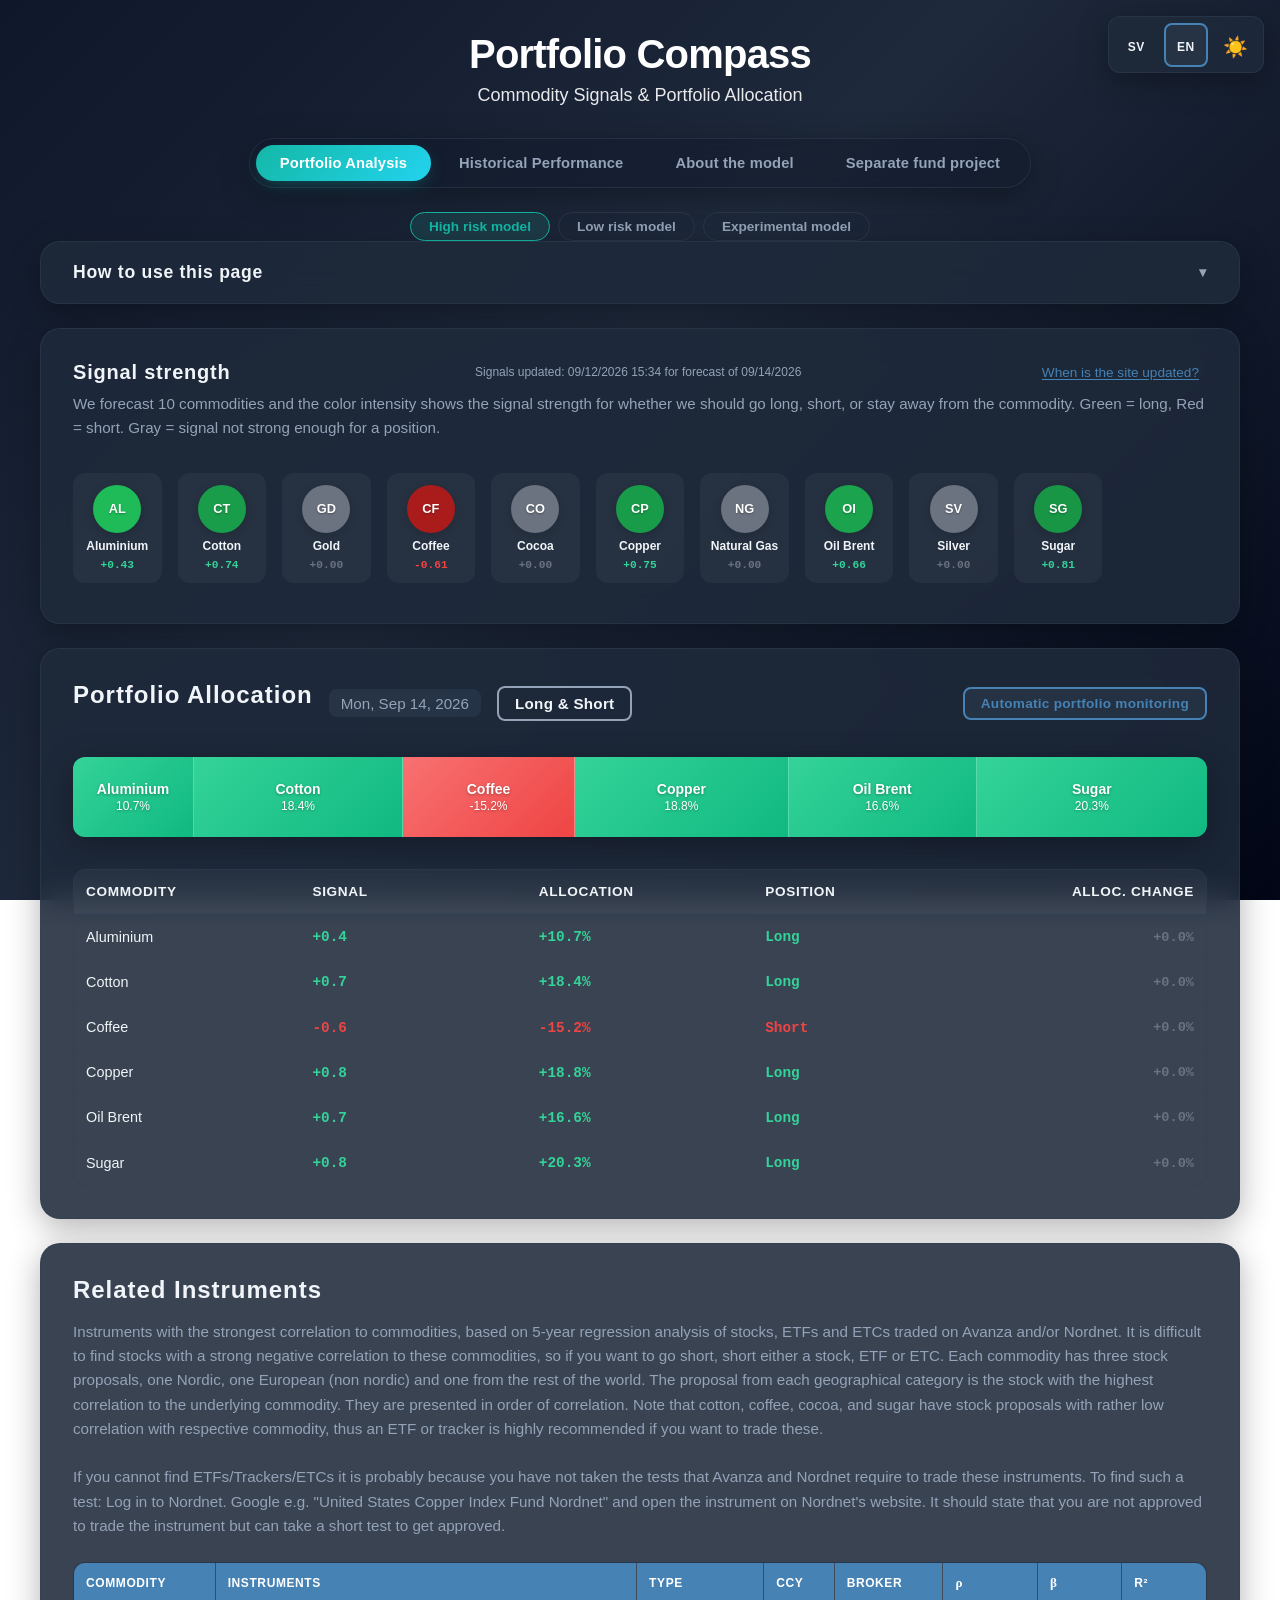
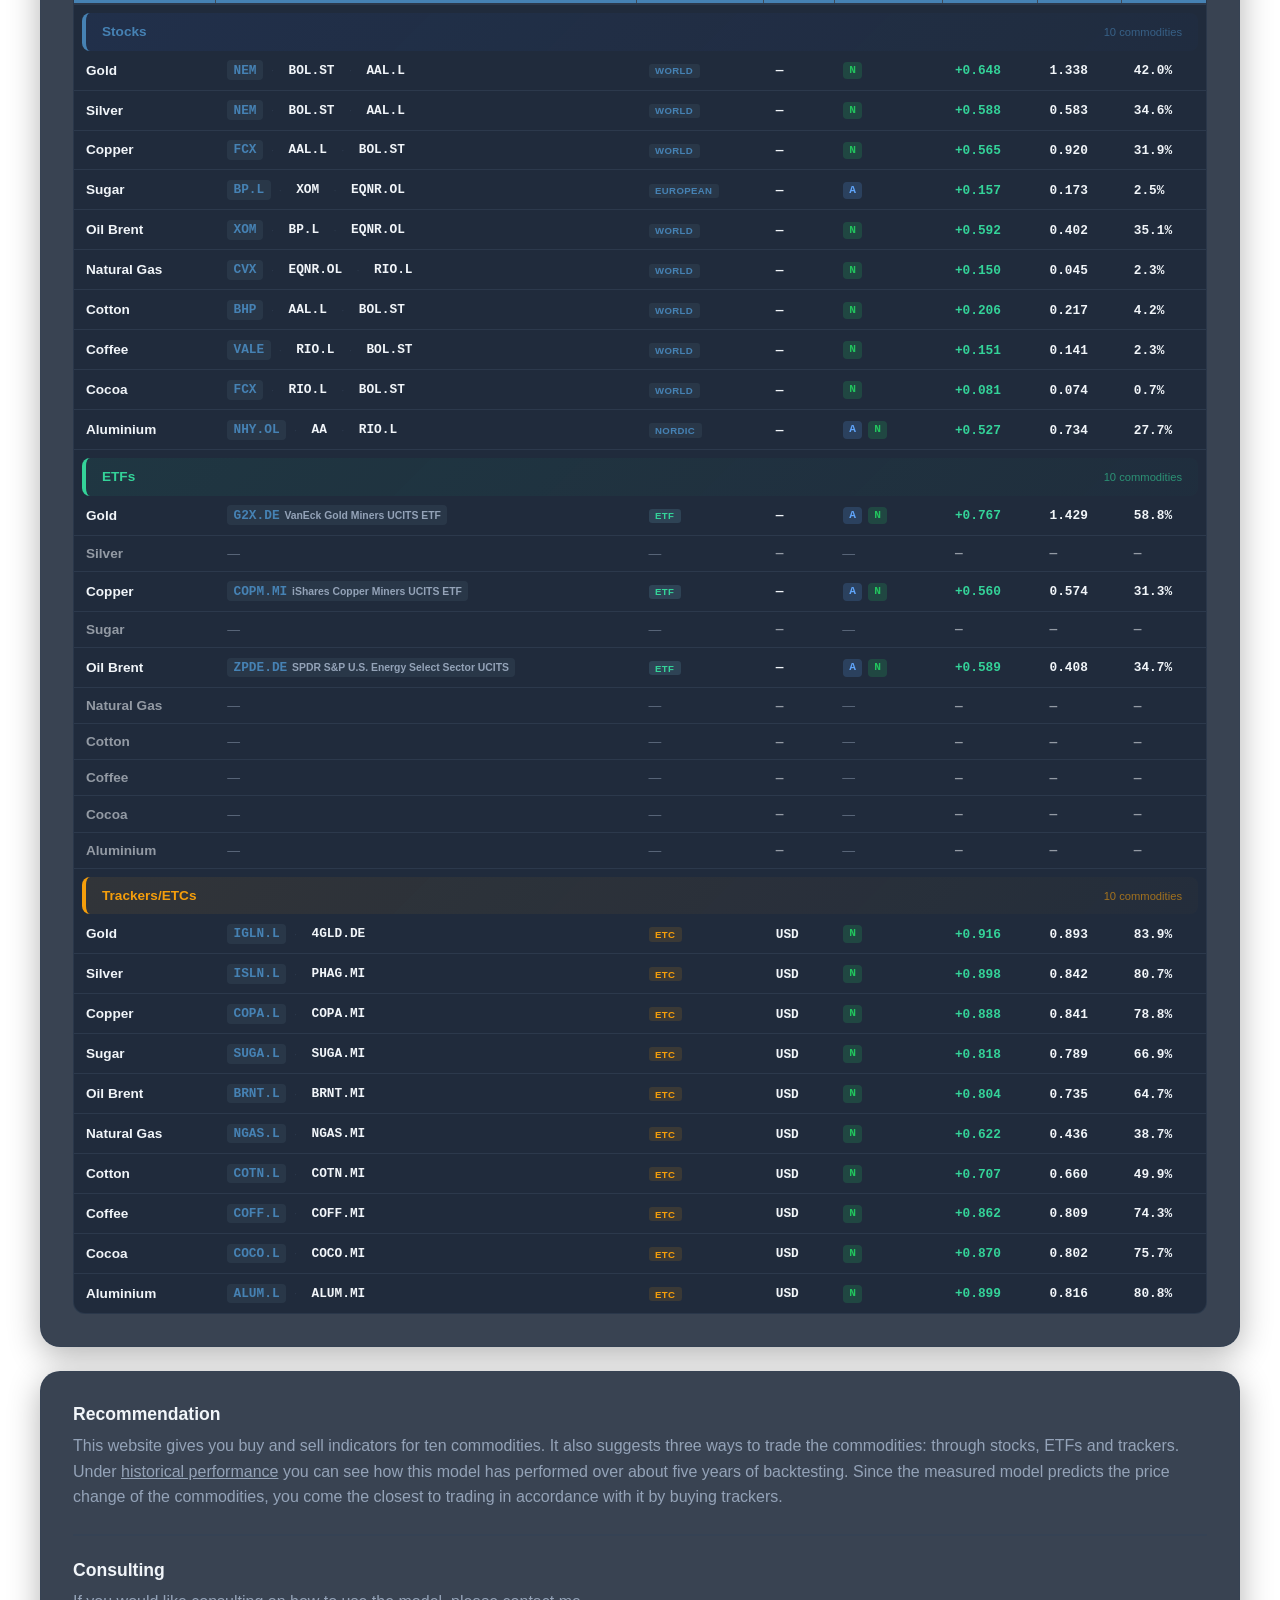
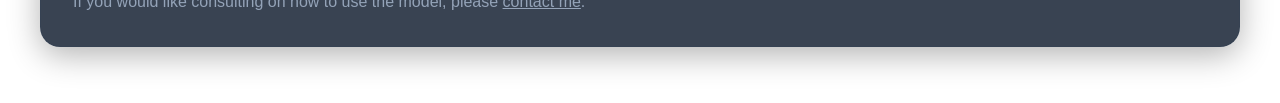
==== commit fefcdad2: "Sync data 2026-09-13" ====
--- a/index.html
+++ b/index.html
@@ -14,7 +14,7 @@
     <meta property="og:title" content="Portfolio Compass — Commodity Signals & Portfolio Allocation">
     <meta property="og:description" content="Daily machine-learning trading signals for ten commodities, with portfolio allocation, tradable instruments and five years of verified performance.">
     <link rel="icon" href="data:image/svg+xml,%3Csvg xmlns='http://www.w3.org/2000/svg' viewBox='0 0 100 100'%3E%3Ctext y='.9em' font-size='90'%3E%F0%9F%A7%AD%3C/text%3E%3C/svg%3E">
-    <link rel="stylesheet" href="styles.css?v=22">
+    <link rel="stylesheet" href="styles.css?v=23">
 </head>
 <body>
     <div class="lang-switcher" role="group" aria-label="Language">
@@ -257,11 +257,10 @@
                         <h2 data-i18n="fundTabTitle">📊 Separate fund project</h2>
                         <span id="fundUpdatedDate" class="allocation-date"></span>
                     </div>
-                    <p class="info" data-i18n="fundTabInfo">The 10 funds with the highest 1-year return in Nordnet's ordinary fund offering.</p>
+                    <p class="info" data-i18n="fundTabInfo">The 20 funds with the highest 1-year return in Nordnet's ordinary fund offering.</p>
                     <div id="fundTop10Container" class="table-container">
                         <div class="skeleton skeleton-table"></div>
                     </div>
-                    <p class="info" data-i18n="fundDisclaimer">Momentum snapshot, not a recommendation. Returns change daily.</p>
                 </section>
             </div>
             <!-- End Separate fund project Tab -->
@@ -282,8 +281,8 @@
         </div>
     </div>
 
-    <script src="i18n.js?v=24"></script>
-    <script src="app.js?v=21"></script>
+    <script src="i18n.js?v=26"></script>
+    <script src="app.js?v=22"></script>
 
 <!-- Forecast Date Explanation Modal -->
 <div id="siteUpdateModal" class="modal-overlay hidden">
--- a/styles.css
+++ b/styles.css
@@ -1363,6 +1363,23 @@
     white-space: nowrap;
 }
 
+/* Fund top-20: divider line between rank 10 and rank 11 */
+.unified-related-table tbody tr.fund-divider td {
+    border-top: 2px solid var(--text-primary);
+}
+
+/* Fund ranks 11-20: de-emphasized grey text */
+.unified-related-table tbody tr.fund-lower td,
+.unified-related-table tbody tr.fund-lower td span,
+.unified-related-table tbody tr.fund-lower td a {
+    color: #8a8f98 !important;
+}
+.unified-related-table tbody tr.fund-lower .type-badge,
+.unified-related-table tbody tr.fund-lower .brk-pill {
+    background: transparent !important;
+    border: 1px solid #8a8f98;
+}
+
 /* Instruments cell — multiple regional picks inline */
 .inst-cell {
     display: flex;
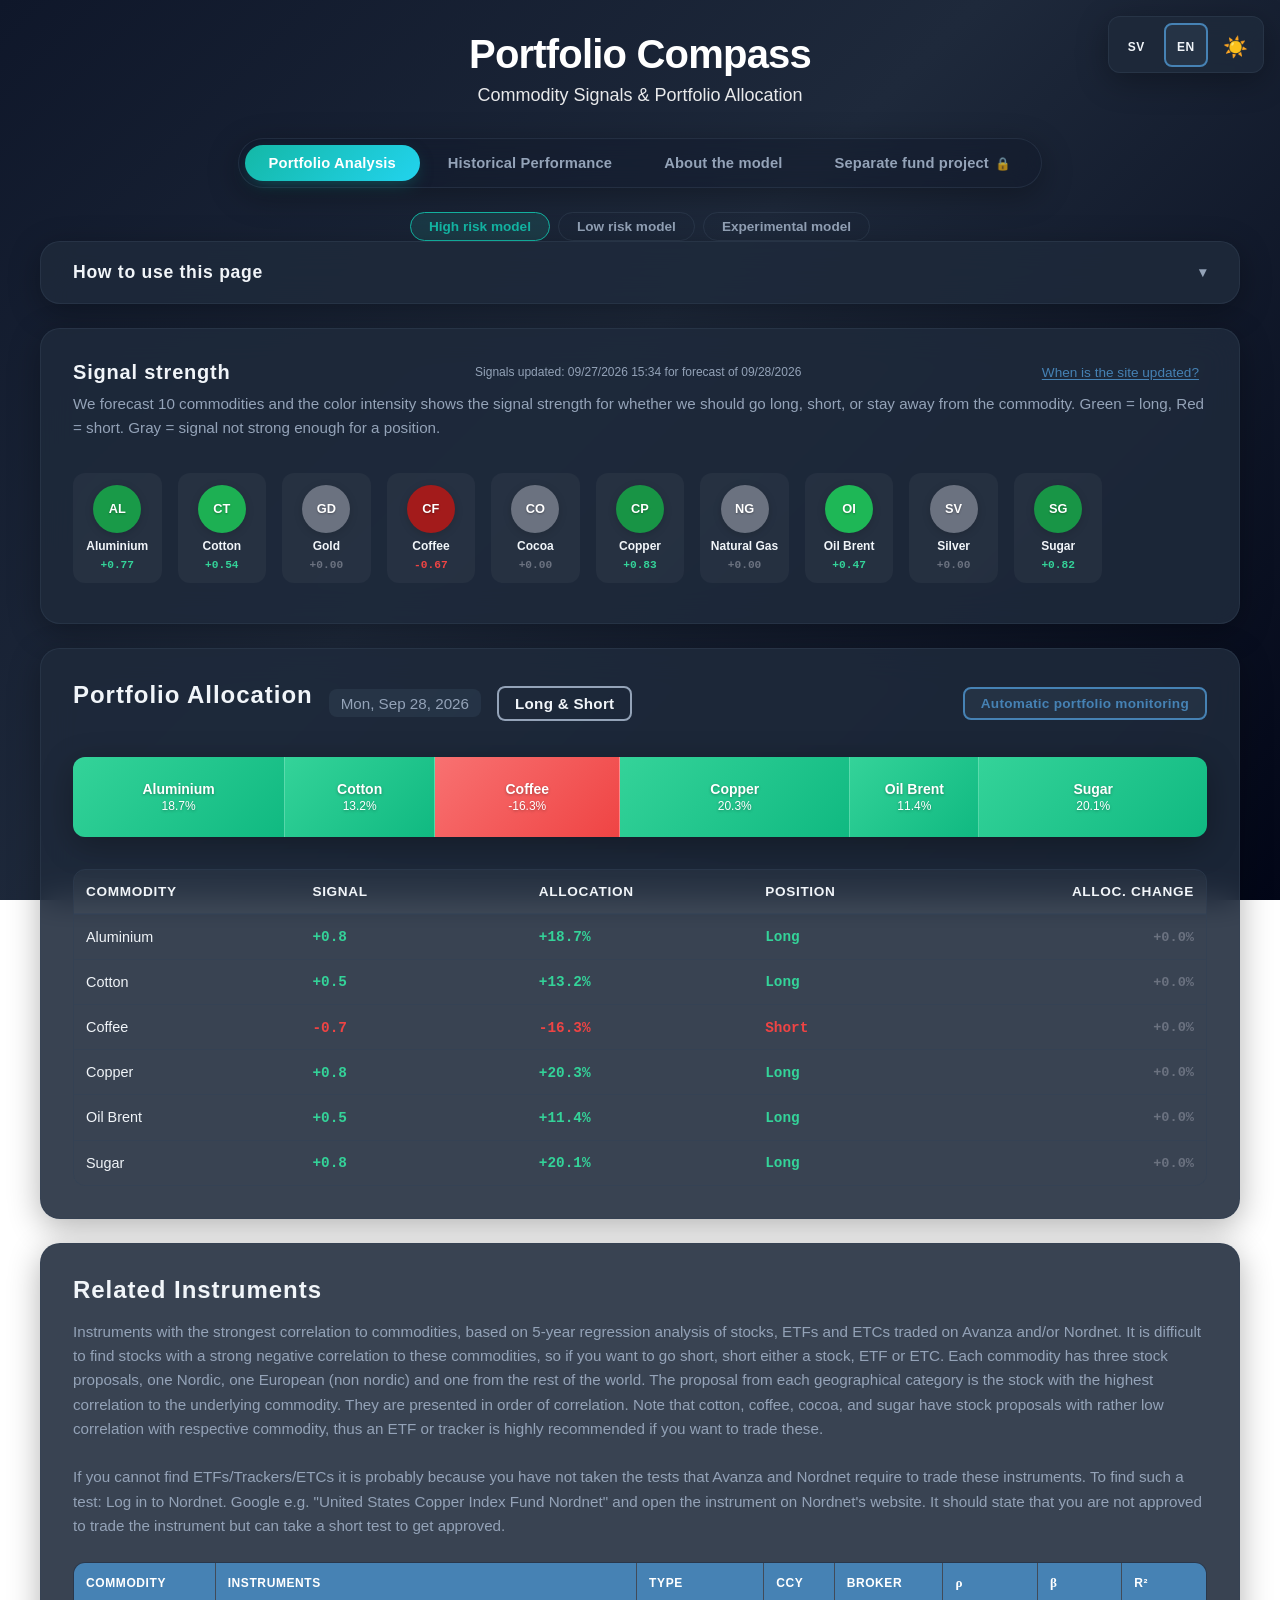
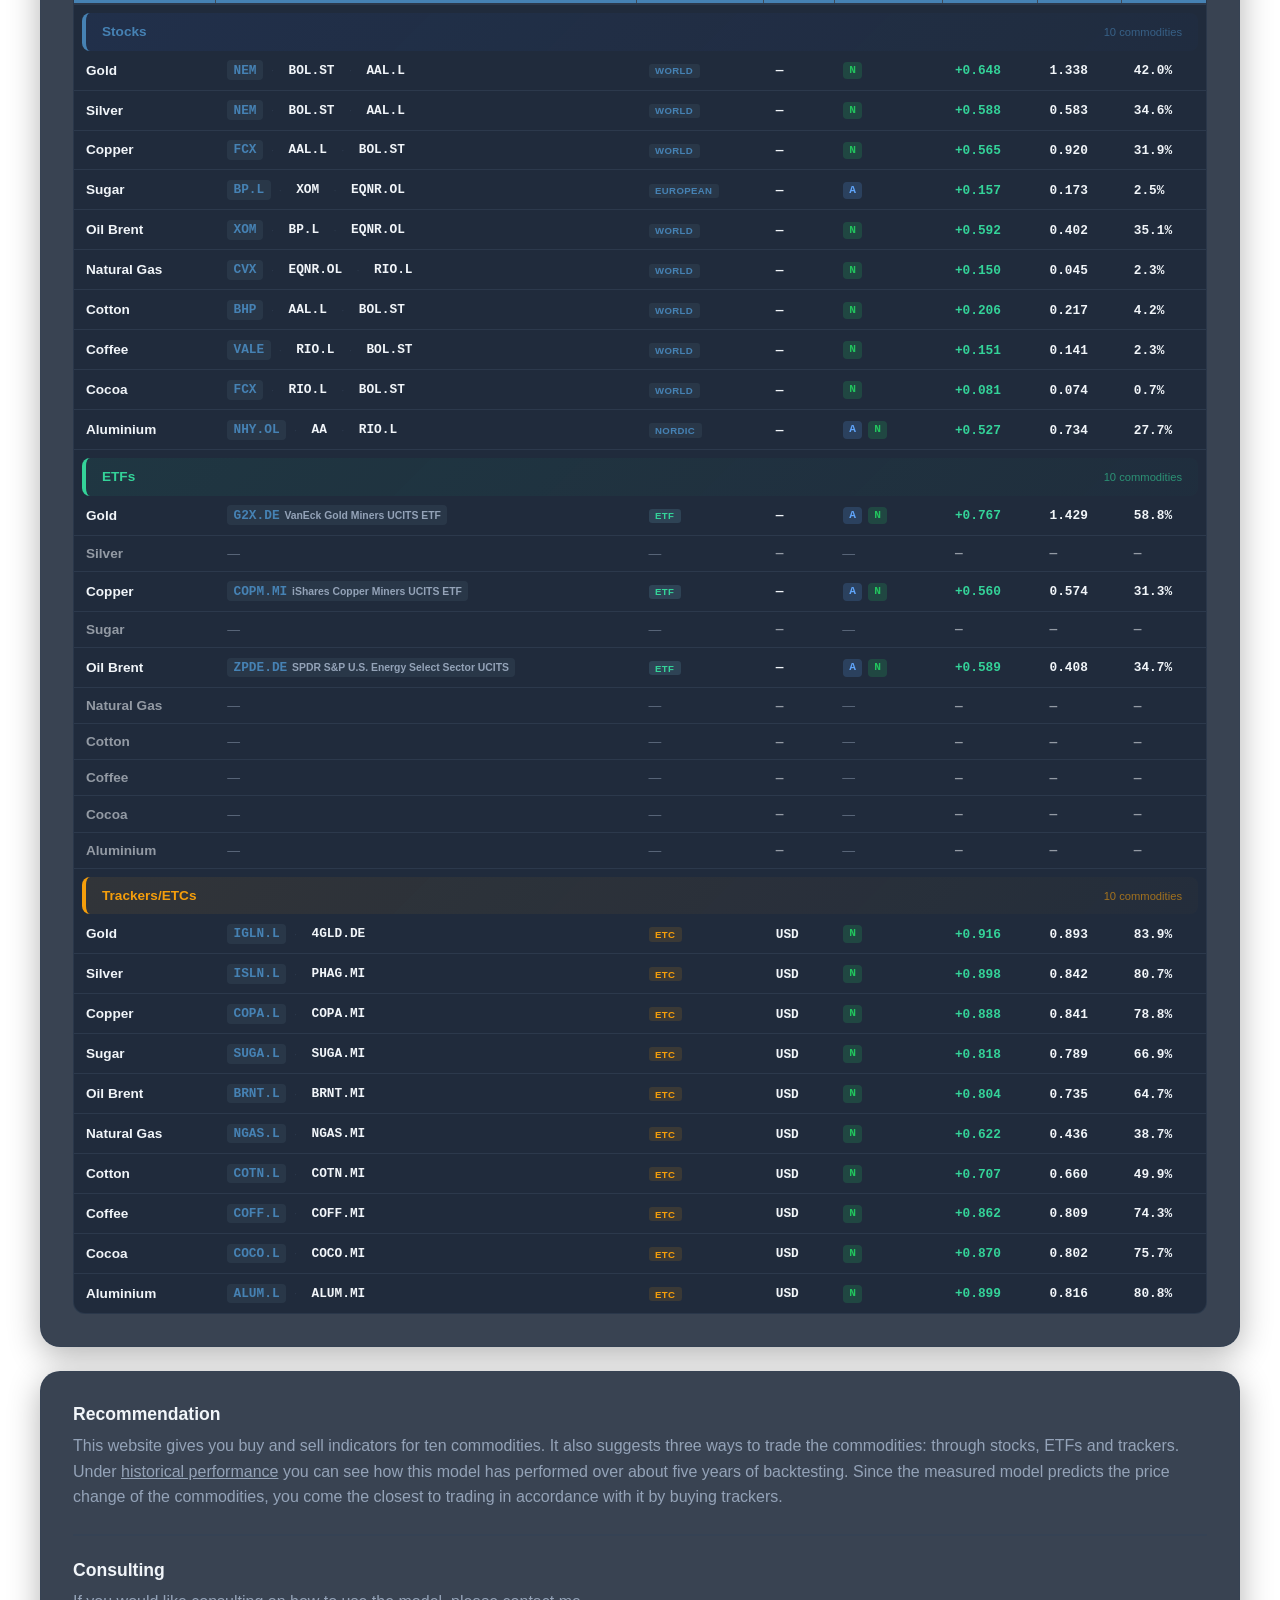
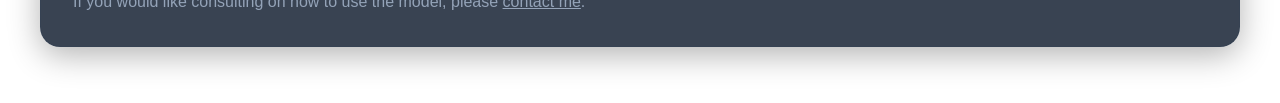
==== commit cb0704b3: "Sync data 2026-09-27" ====
--- a/index.html
+++ b/index.html
@@ -14,7 +14,7 @@
     <meta property="og:title" content="Portfolio Compass — Commodity Signals & Portfolio Allocation">
     <meta property="og:description" content="Daily machine-learning trading signals for ten commodities, with portfolio allocation, tradable instruments and five years of verified performance.">
     <link rel="icon" href="data:image/svg+xml,%3Csvg xmlns='http://www.w3.org/2000/svg' viewBox='0 0 100 100'%3E%3Ctext y='.9em' font-size='90'%3E%F0%9F%A7%AD%3C/text%3E%3C/svg%3E">
-    <link rel="stylesheet" href="styles.css?v=23">
+    <link rel="stylesheet" href="styles.css?v=25">
 </head>
 <body>
     <div class="lang-switcher" role="group" aria-label="Language">
@@ -35,7 +35,7 @@
                 <button class="tab-btn active" data-tab="portfolio" data-i18n="tabPortfolio">Portfolio Analysis</button>
                 <button class="tab-btn" data-tab="history" data-i18n="tabHistory">Historical Performance</button>
                 <button class="tab-btn" data-tab="personal" data-i18n="tabPersonal">About me</button>
-                <button class="tab-btn" data-tab="funds" data-i18n="tabFunds">Separate fund project</button>
+                <button class="tab-btn" id="fundsTabBtn" data-tab="funds"><span data-i18n="tabFunds">Separate fund project</span><span class="tab-lock" id="fundsLockIcon" aria-hidden="true">&#128274;</span></button>
             </nav>
             <div id="riskModelBar" class="risk-model-bar" style="display:flex;gap:8px;margin-top:6px;justify-content:center"></div>
         </div>
@@ -256,6 +256,7 @@
                     <div class="allocation-header">
                         <h2 data-i18n="fundTabTitle">📊 Separate fund project</h2>
                         <span id="fundUpdatedDate" class="allocation-date"></span>
+                        <button type="button" id="fundsRelockBtn" class="funds-relock-btn hidden" data-i18n="fundsRelock">Lock</button>
                     </div>
                     <p class="info" data-i18n="fundTabInfo">The 20 funds with the highest 1-year return in Nordnet's ordinary fund offering.</p>
                     <div id="fundTop10Container" class="table-container">
@@ -281,8 +282,8 @@
         </div>
     </div>
 
-    <script src="i18n.js?v=26"></script>
-    <script src="app.js?v=22"></script>
+    <script src="i18n.js?v=28"></script>
+    <script src="app.js?v=24"></script>
 
 <!-- Forecast Date Explanation Modal -->
 <div id="siteUpdateModal" class="modal-overlay hidden">
@@ -295,5 +296,22 @@
     </div>
 </div>
 
+<!-- Password gate for the separate fund project tab -->
+<div id="fundsLockModal" class="modal-overlay hidden">
+    <div class="modal-content site-update-modal">
+        <button type="button" class="modal-close" id="fundsLockCloseBtn" aria-label="Close">&times;</button>
+        <h3 data-i18n="fundsLockTitle">&#128274; Separate fund project</h3>
+        <p class="info" data-i18n="fundsLockInfo">This tab is password protected. Enter the shared password to view it.</p>
+        <form id="fundsLockForm">
+            <input type="password" id="fundsLockInput" class="funds-lock-input" autocomplete="off" data-i18n-placeholder="fundsLockPlaceholder" placeholder="Password">
+            <p class="funds-lock-error hidden" id="fundsLockError" data-i18n="fundsLockWrong">Wrong password.</p>
+            <div class="modal-actions">
+                <button type="button" class="btn-secondary" id="fundsLockCancelBtn" data-i18n="modalCancel">Cancel</button>
+                <button type="submit" class="btn-primary" data-i18n="fundsLockSubmit">Unlock</button>
+            </div>
+        </form>
+    </div>
+</div>
+
 </body>
 </html>
--- a/styles.css
+++ b/styles.css
@@ -1363,6 +1363,23 @@
     white-space: nowrap;
 }
 
+/* Fund top-20 table: 10 columns must fit the card — allow wrapping, tighter cells */
+.fund-table {
+    min-width: 0;
+}
+.fund-table thead th {
+    white-space: normal;
+}
+.fund-table tbody tr.data-row td {
+    padding: 0.5rem 0.5rem;
+}
+.fund-table .comm-name {
+    white-space: normal;
+}
+.fund-table .type-badge {
+    white-space: normal;
+}
+
 /* Fund top-20: divider line between rank 10 and rank 11 */
 .unified-related-table tbody tr.fund-divider td {
     border-top: 2px solid var(--text-primary);
@@ -2792,6 +2809,77 @@
     line-height: 1.5;
 }
 
+/* Password gate for the separate fund project tab */
+.tab-lock {
+    margin-left: 0.4rem;
+    font-size: 0.85em;
+    opacity: 0.75;
+    vertical-align: baseline;
+}
+
+#fundsTabBtn.is-unlocked .tab-lock {
+    opacity: 1;
+}
+
+.funds-lock-input {
+    width: 100%;
+    margin-top: 0.5rem;
+    padding: 0.65rem 0.85rem;
+    font-size: 1rem;
+    color: var(--text-primary, #1e293b);
+    background: var(--bg-card, #ffffff);
+    border: 1px solid var(--border-color, #e2e8f0);
+    border-radius: 6px;
+}
+
+.funds-lock-input:focus {
+    outline: 2px solid var(--accent-color, #0d9488);
+    outline-offset: 1px;
+    border-color: transparent;
+}
+
+.funds-lock-error {
+    margin: 0.5rem 0 0;
+    font-size: 0.9rem;
+    color: var(--danger-color, #ef4444);
+    background: var(--danger-bg, rgba(239, 68, 68, 0.1));
+    padding: 0.4rem 0.6rem;
+    border-radius: 4px;
+}
+
+.funds-locked-note {
+    margin: 0;
+    padding: 1.5rem 1rem;
+    text-align: center;
+    font-size: 0.92rem;
+    color: var(--text-secondary, #64748b);
+}
+
+/* `.hidden` is a state-marker class in this codebase, not a global utility —
+   each consumer needs its own rule (see .modal-overlay, .history-allocations). */
+.funds-relock-btn {
+    display: inline-block;
+    padding: 0.25rem 0.7rem;
+    font-size: 0.8rem;
+    font-weight: 600;
+    color: var(--text-secondary, #64748b);
+    background: transparent;
+    border: 1px solid var(--border-color, #e2e8f0);
+    border-radius: 999px;
+    cursor: pointer;
+    transition: all 0.2s;
+}
+
+.funds-relock-btn:hover {
+    color: var(--text-primary, #1e293b);
+    border-color: var(--text-secondary, #64748b);
+}
+
+.funds-lock-error.hidden,
+#fundsRelockBtn.hidden {
+    display: none;
+}
+
 .site-update-modal table {
     width: 100%;
     border-collapse: collapse;
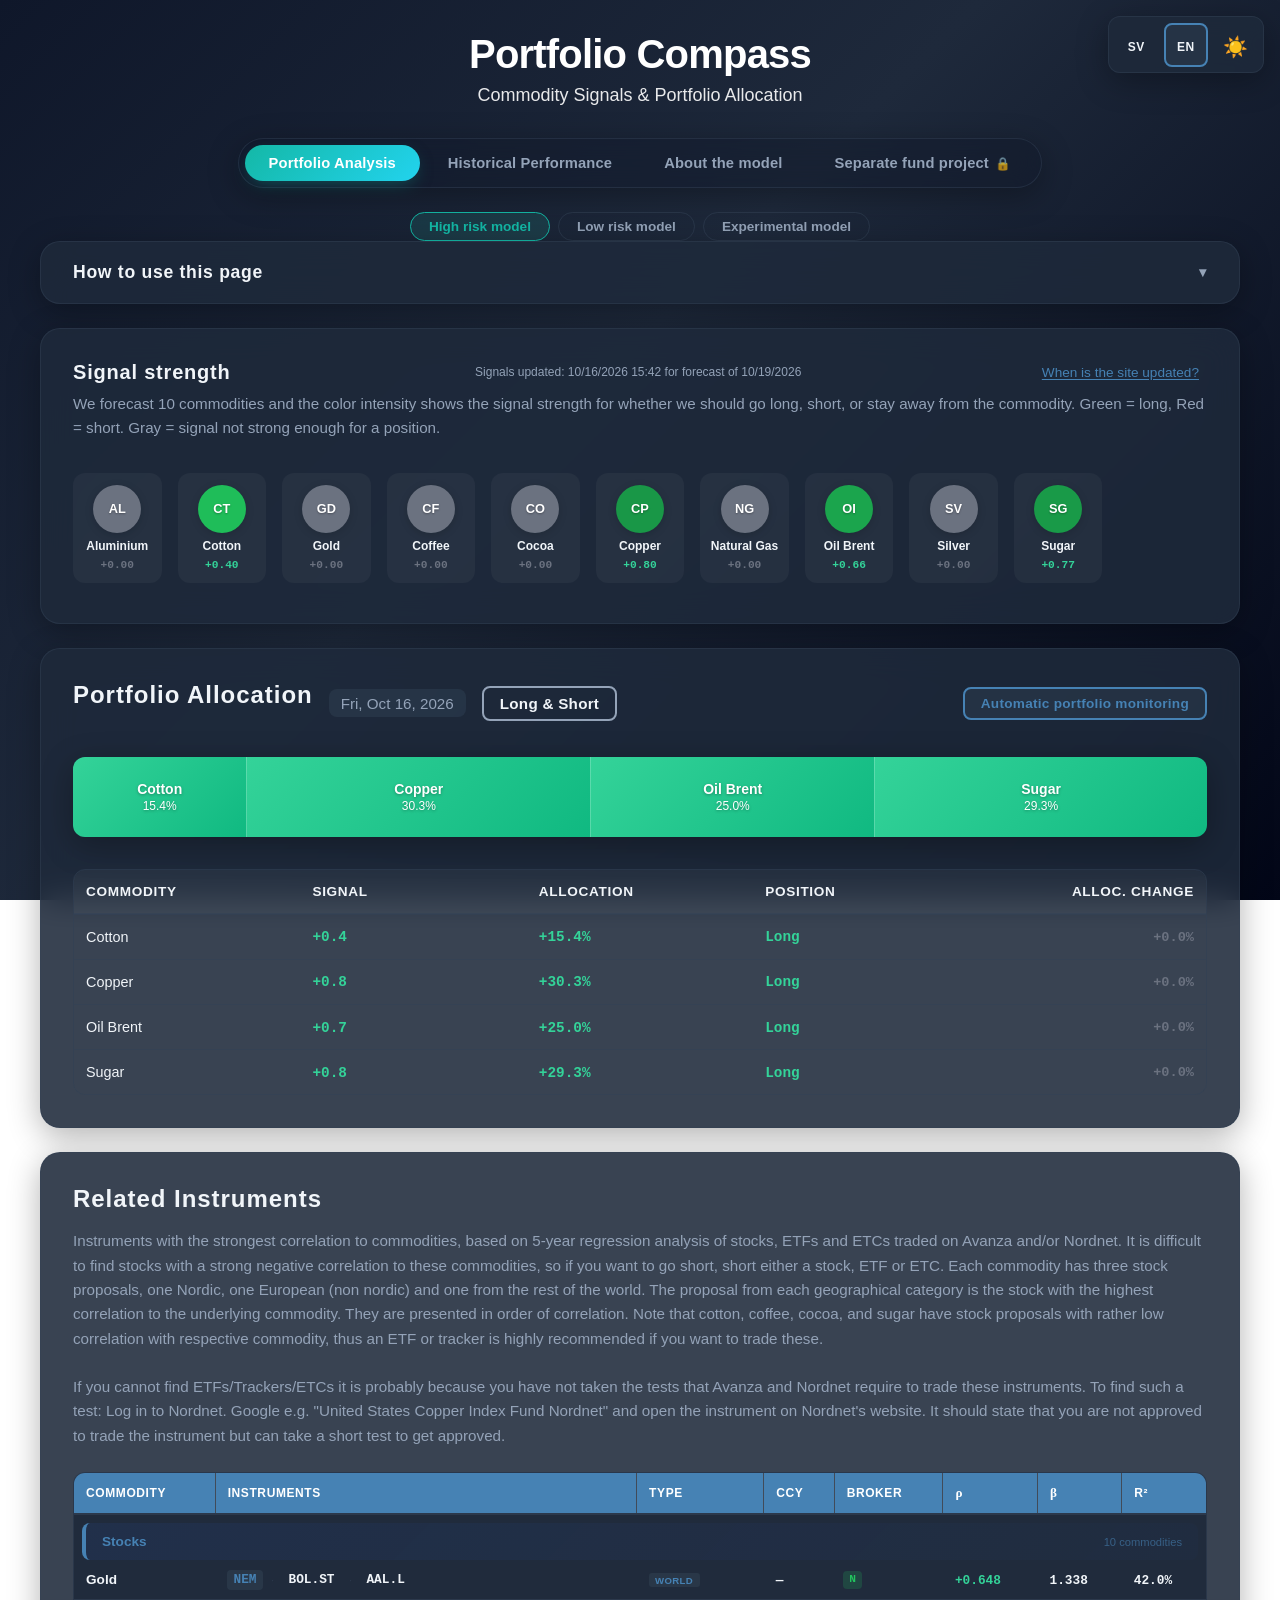
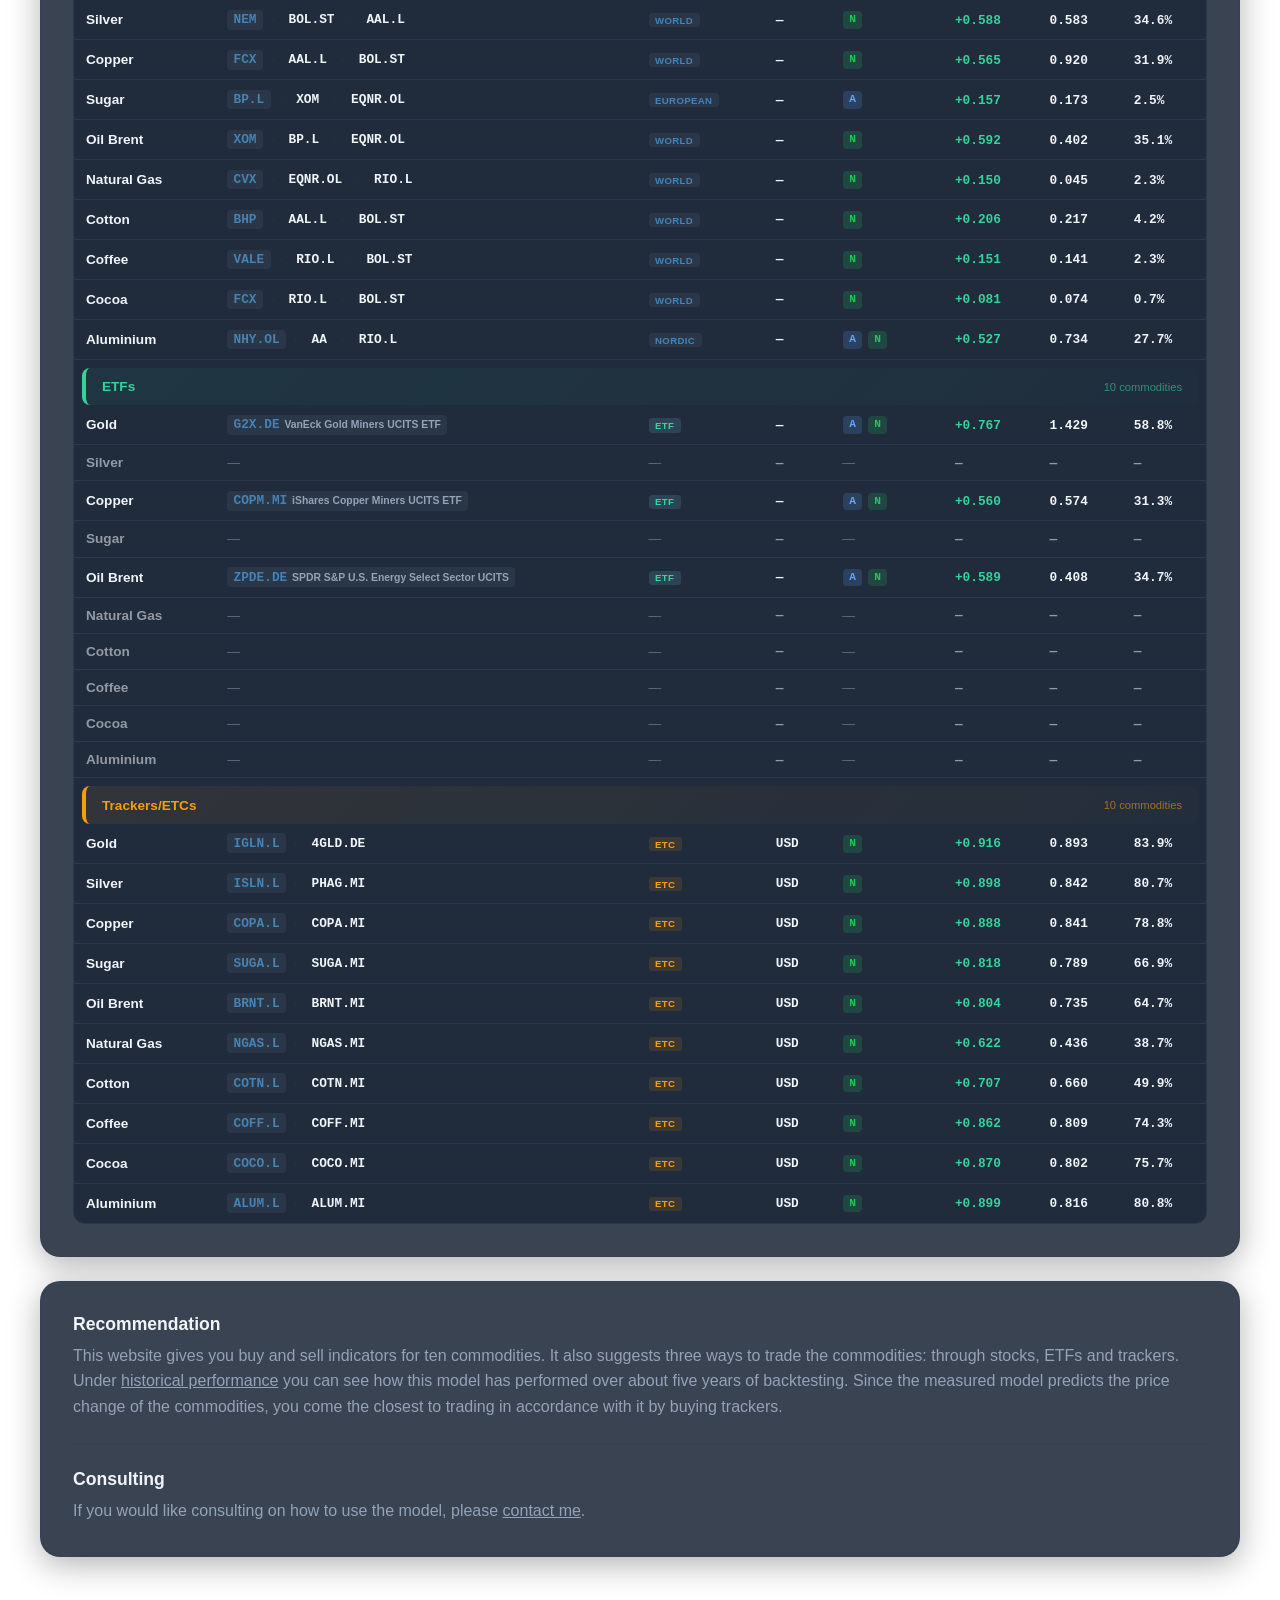
==== commit c6d78724: "Sync data 2026-10-17" ====
--- a/index.html
+++ b/index.html
@@ -282,7 +282,7 @@
         </div>
     </div>
 
-    <script src="i18n.js?v=28"></script>
+    <script src="i18n.js?v=30"></script>
     <script src="app.js?v=24"></script>
 
 <!-- Forecast Date Explanation Modal -->
@@ -301,7 +301,6 @@
     <div class="modal-content site-update-modal">
         <button type="button" class="modal-close" id="fundsLockCloseBtn" aria-label="Close">&times;</button>
         <h3 data-i18n="fundsLockTitle">&#128274; Separate fund project</h3>
-        <p class="info" data-i18n="fundsLockInfo">This tab is password protected. Enter the shared password to view it.</p>
         <form id="fundsLockForm">
             <input type="password" id="fundsLockInput" class="funds-lock-input" autocomplete="off" data-i18n-placeholder="fundsLockPlaceholder" placeholder="Password">
             <p class="funds-lock-error hidden" id="fundsLockError" data-i18n="fundsLockWrong">Wrong password.</p>
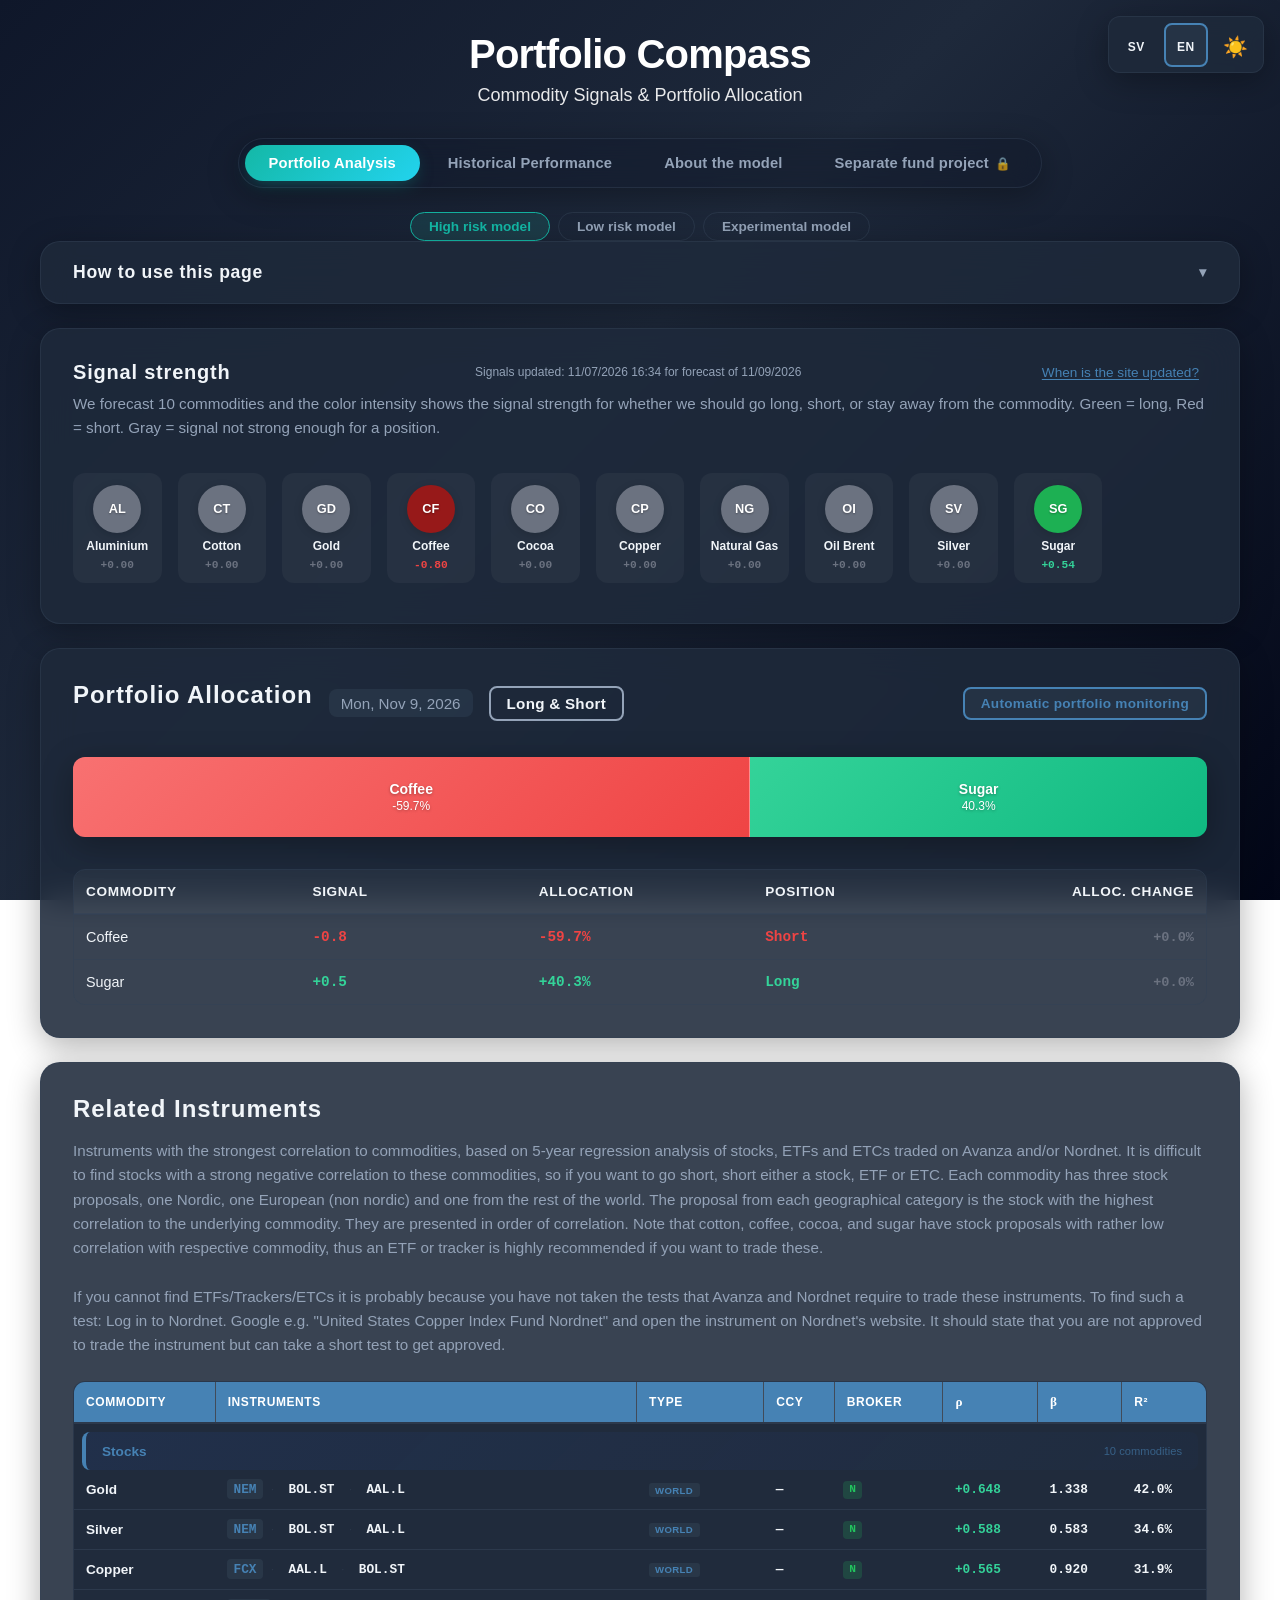
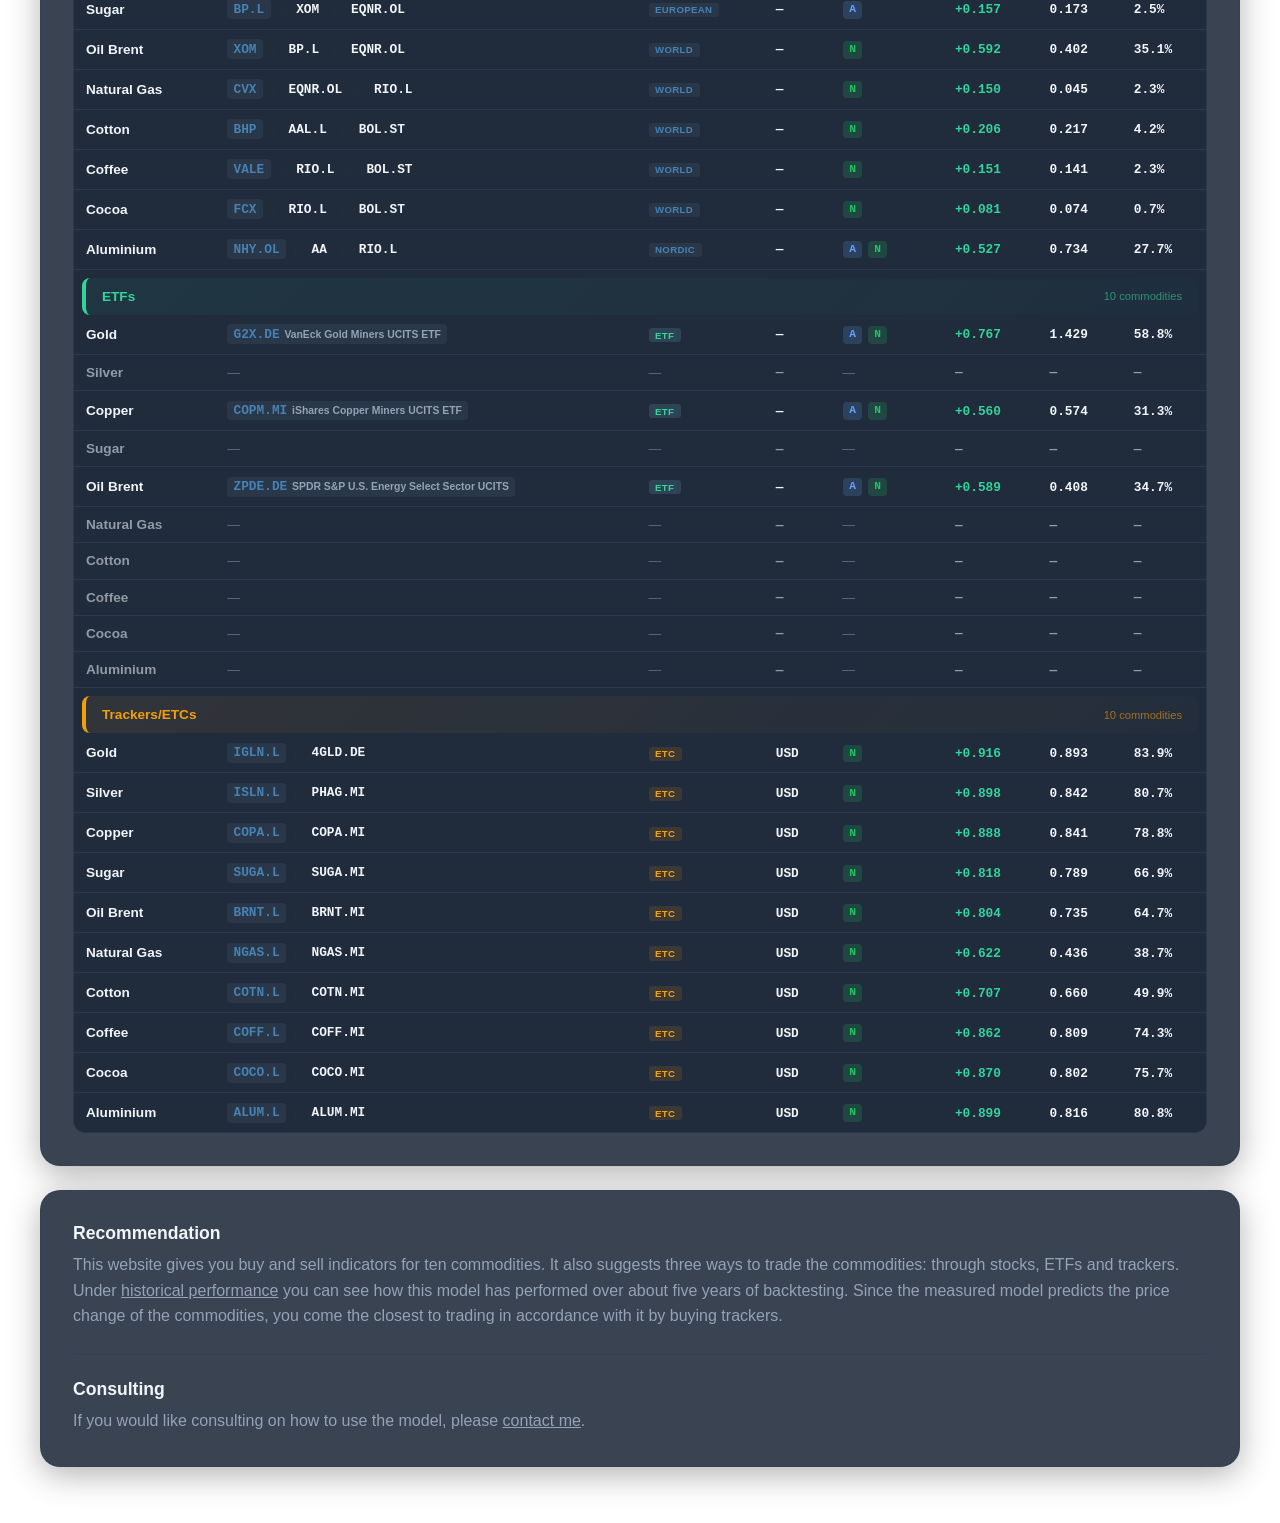
==== commit 6b16044b: "Sync data 2026-11-08" ====
--- a/index.html
+++ b/index.html
@@ -244,6 +244,7 @@
                     <p data-i18n="personalModelDesc">This model uses machine learning and statistical analysis to generate trading signals for ten commodities. The model evaluates multiple data sources and combines them into a single signal for each commodity.</p>
                     <div class="about-model-links">
                         <p><a href="cv/index.html" data-i18n="personalCvLink">The man behind the model.</a></p>
+                        <p><a href="blog/index.html" data-i18n="personalBlogLink">Read the engineering blog.</a></p>
                         <p data-i18n-html="personalCta">Do you want to run the model as a trading robot? <a href="mailto:jpmatstat@gmail.com">Then send me an email!</a></p>
                     </div>
                 </div>
